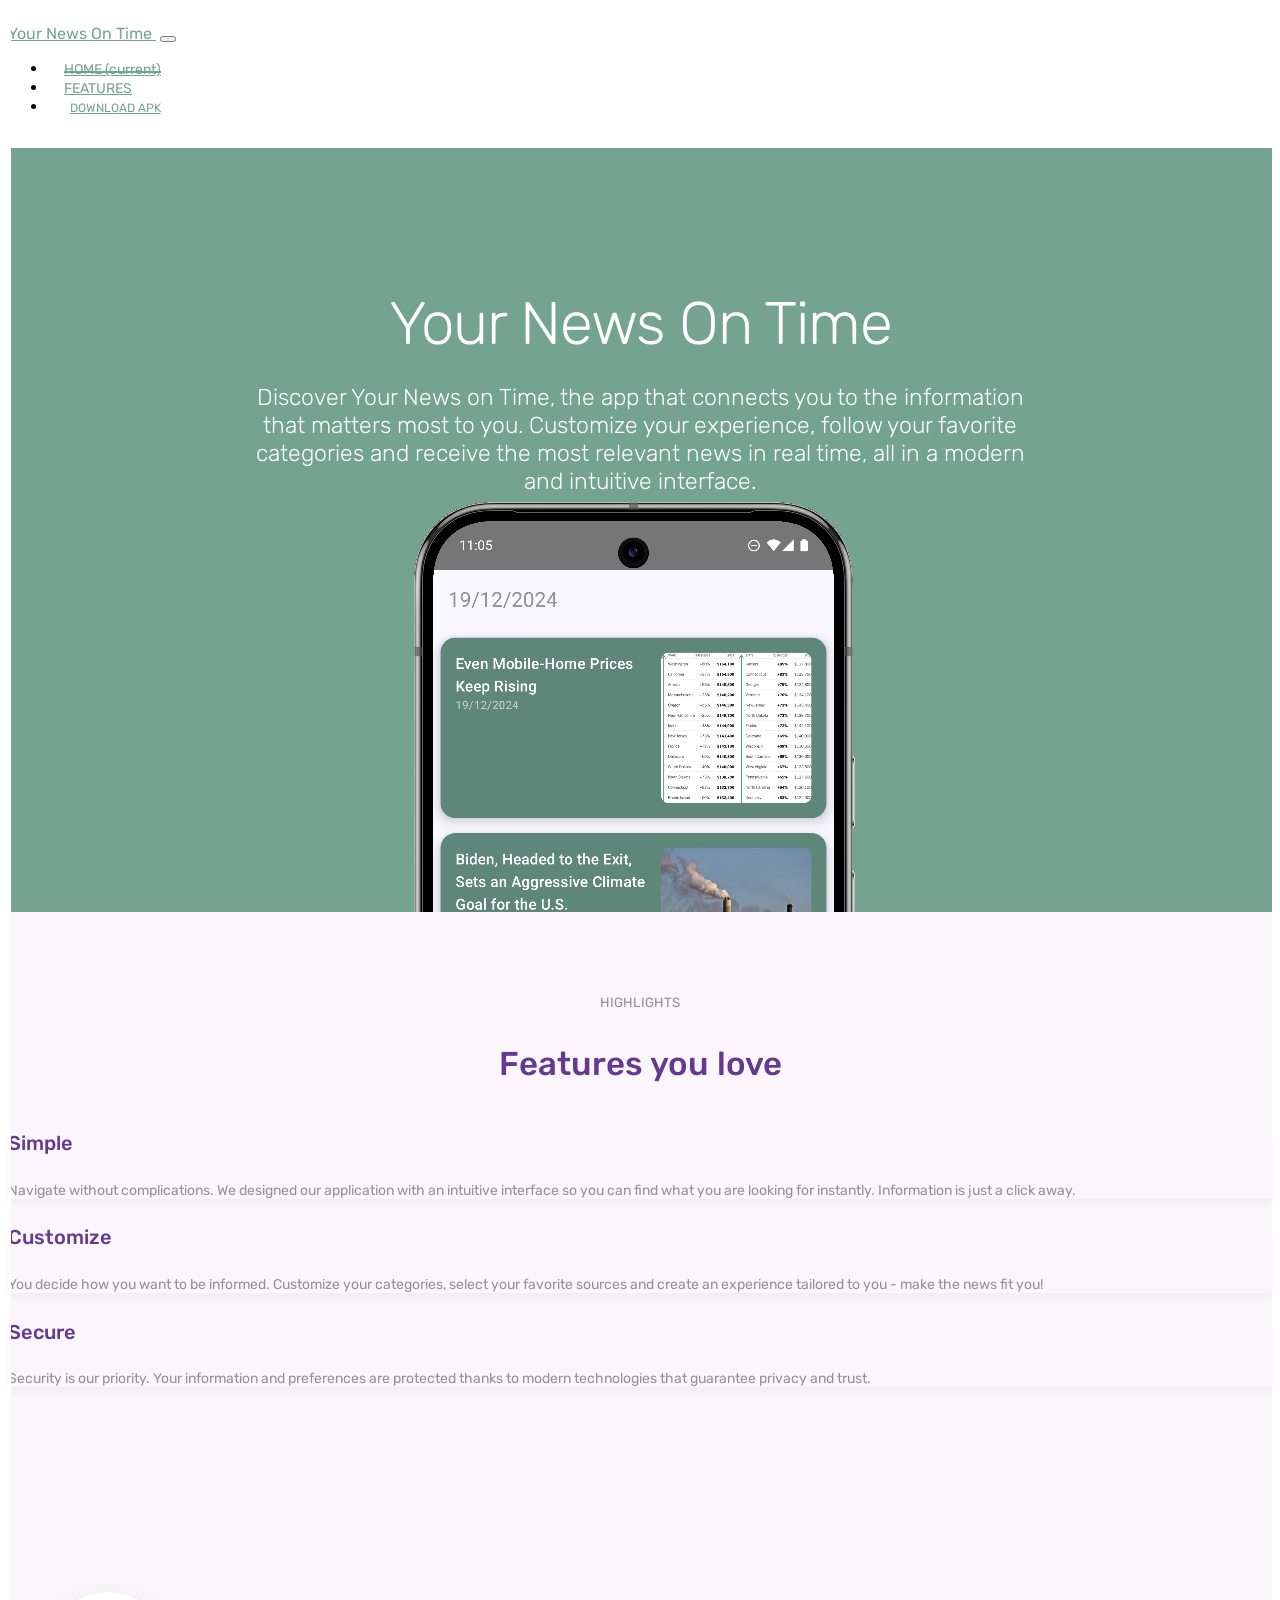
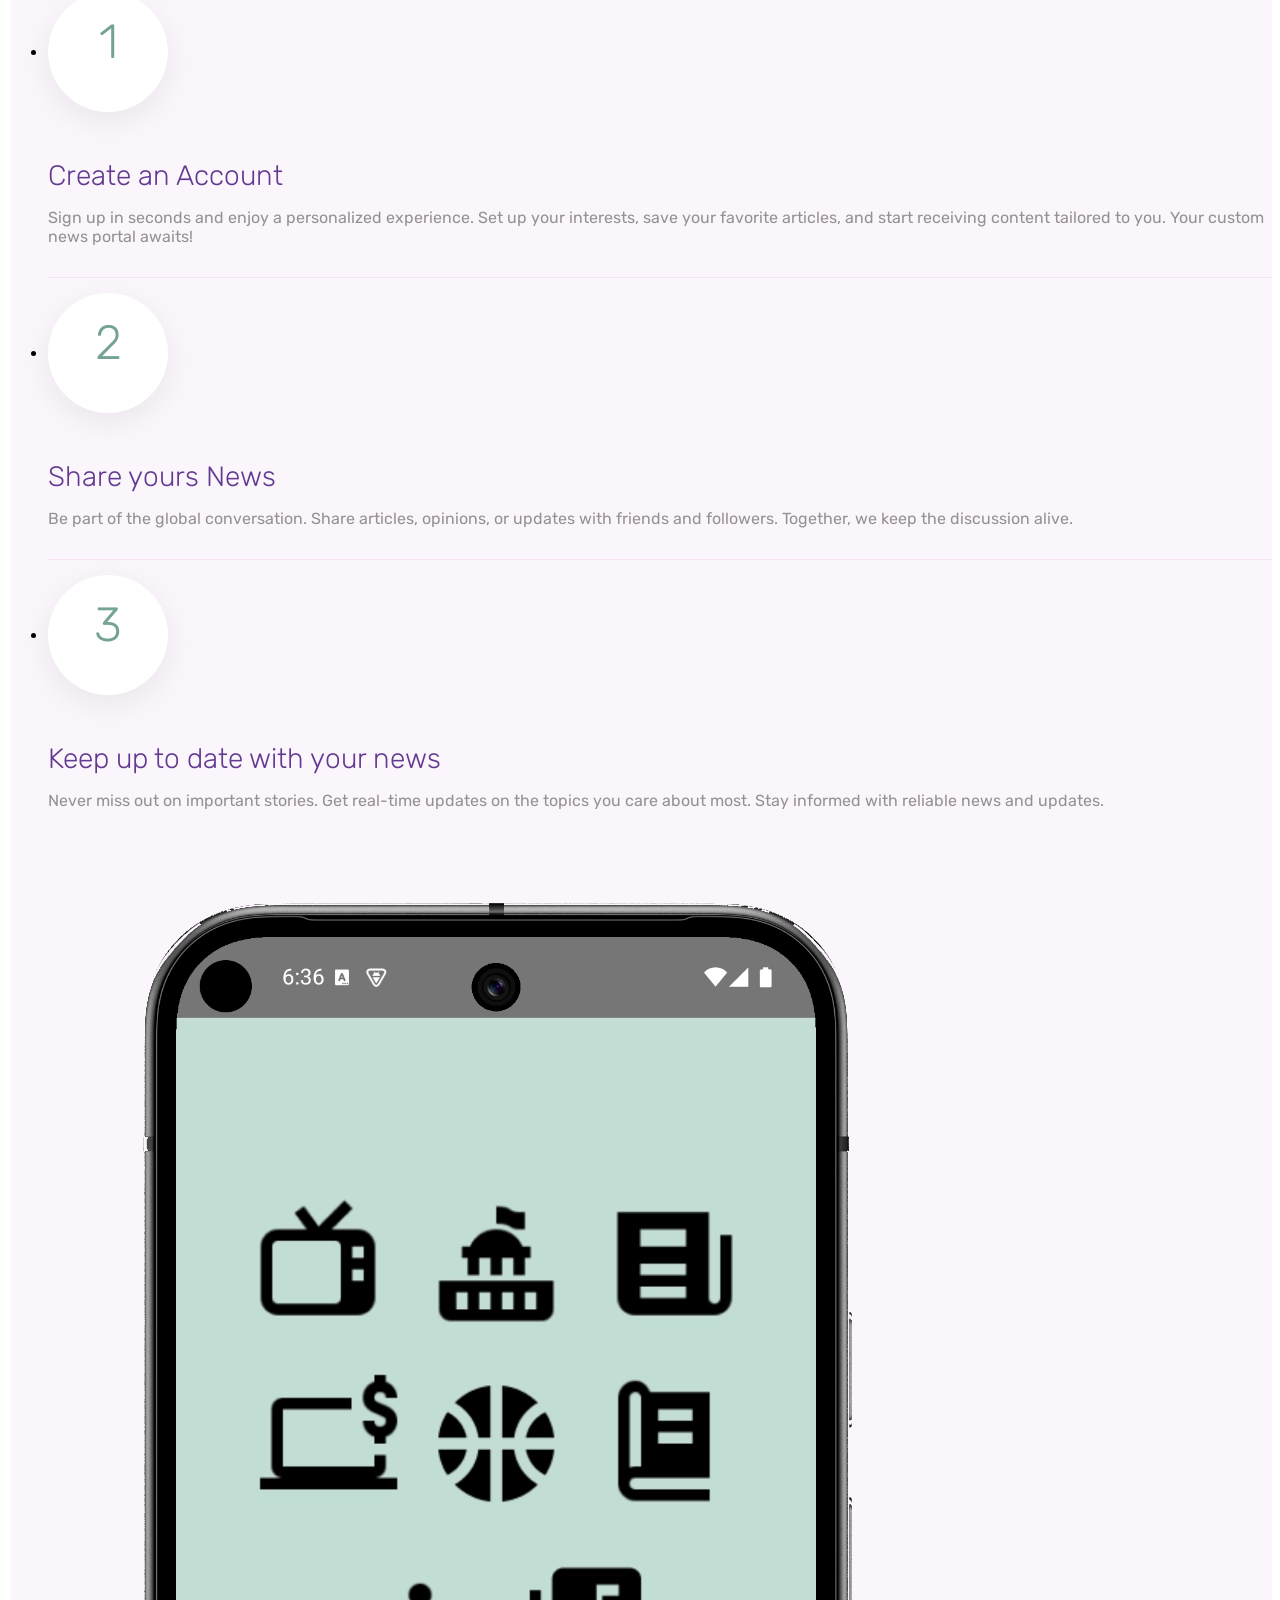
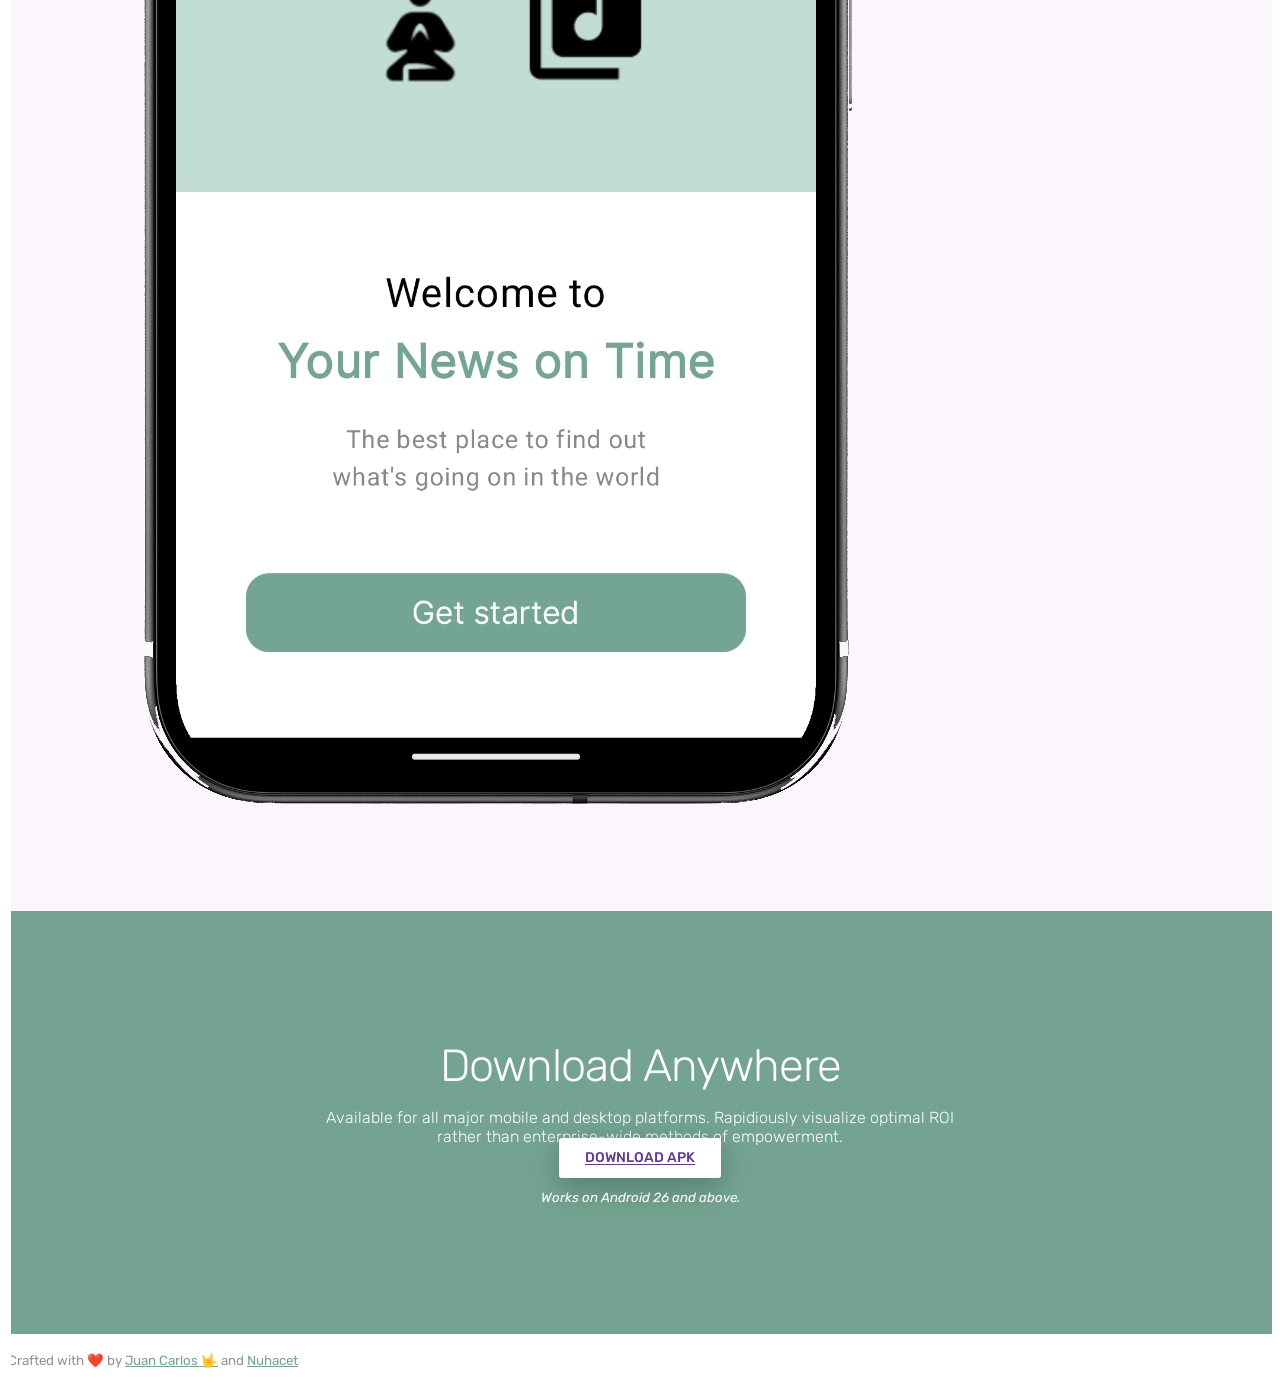
==== index.html @ ed35c1ea "Merge pull request #54 from Your-News-On-Time/52-refactor-the-web Refactor the web" ====
<!doctype html>
<html lang="en">

<head>
    <title>Your News On Time</title>

    <meta charset="utf-8" />
    <meta name="viewport" content="width=device-width, initial-scale=1.0, shrink-to-fit=no" />

    <meta name="author" content="Juan Carlos Acosta Perabá, Nuhacet Travieso del Rosario" />
    <meta name="description"
        content="Discover Your News on Time, the app that connects you to the information that matters most to you. Customize your experience, follow your favorite categories and receive the most relevant news in real time, all in a modern and intuitive interface." />
    <meta name="robots" content="index, follow" />
    <meta name="theme-color" content="#74A491" />
    <meta name="keywords"
        content="HTML5, bootstrap, mobile, app, landing, android, responsive, download, free, news, kotlin" />
    <meta name="application-name" content="Your News On Time" />

    <link rel="icon" href="./web/images/YourNewsOnTimeLogo.webp" type="image/webp" />
    <link rel="canonical" href="https://your-news-on-time.github.io/YourNewsonTime/" />
    <link rel="preload" as="style" href="./web/css/bootstrap.min.css" />
    <link rel="preload" as="style" href="./web/css/themify-icons.css" />
    <link rel="preload" as="style" href="./web/css/owl.carousel.min.css" />
    <link rel="preload" as="style" href="./web/css/style.css" />

    <link rel="preload" as="script" href="./web/js/jquery-3.2.1.min.js" />
    <link rel="preload" as="script" href="./web/js/bootstrap.bundle.min.js" />
    <link rel="preload" as="script" href="./web/js/owl.carousel.min.js" />
    <link rel="preload" as="script" href="./web/js/script.js" />

    <link rel="preload" as="font" href="./web/fonts/themify.woff" />
    <link rel="preload" as="font" href="./web/fonts/themify.ttf" />
    <link rel="preload" as="font" href="./web/fonts/themify.eot" />
    <link rel="preload" as="font" href="./web/fonts/themify.svg" />

    <link rel="stylesheet" href="./web/css/bootstrap.min.css" />
    <link rel="stylesheet" href="./web/css/themify-icons.css" />
    <link rel="stylesheet" href="./web/css/owl.carousel.min.css" />
    <link href="./web/css/style.css" rel="stylesheet" />

    <link rel="preload" as="image" href="./web/images/iphonex.webp" />
    <link rel="preload" as="image" href="./web/images/YourNewsOnTimeNews.webp" />

    <link rel="dns-prefetch" href="//fonts.googleapis.com">

    <link href="https://fonts.googleapis.com/css?family=Rubik:300,400,500" rel="stylesheet" />

    <!-- Apple -->
    <link rel="apple-touch-icon" sizes="180x180" href="./web/images/YourNewsOnTimeLogo.webp" />
    <meta name="apple-mobile-web-app-title" content="Your News On Time" />

    <!-- Open Graph Tags -->
    <meta property="og:locale" content="en_US" />
    <meta property="og:url" content="https://your-news-on-time.github.io/YourNewsonTime/" />
    <meta property="og:type" content="website" />
    <meta property="og:title" content="Your News On Time" />
    <meta property="og:description"
        content="Discover Your News on Time, the app that connects you to the information that matters most to you. Customize your experience, follow your favorite categories and receive the most relevant news in real time, all in a modern and intuitive interface." />
    <meta property="og:image" content="./web/images/YourNewsOnTimeLogo.webp" />
    <meta property="og:site_name" content="Your News On Time" />

    <!-- Twitter Meta Tags -->
    <meta name="twitter:card" content="summary_large_image" />
    <meta name="twitter:creator" content="@jcap_dev" />
    <meta property="twitter:domain" content="your-news-on-time.github.io" />
    <meta property="twitter:url" content="https://your-news-on-time.github.io/YourNewsonTime/" />
    <meta name="twitter:title" content="Your News On Time" />
    <meta name="twitter:description"
        content="Discover Your News on Time, the app that connects you to the information that matters most to you. Customize your experience, follow your favorite categories and receive the most relevant news in real time, all in a modern and intuitive interface." />
    <meta name="twitter:image" content="./web/images/YourNewsOnTimeLogo.webp" />
    <meta name="twitter:site" content="@jcap_dev" />
</head>

<body data-spy="scroll" data-target="#navbar" data-offset="30">
    <div class="nav-menu fixed-top">
        <div class="container">
            <div class="row">
                <div class="col-md-12">
                    <nav class="navbar navbar-dark navbar-expand-lg">
                        <a class="navbar-brand gh-shake" href="https://github.com/Your-News-On-Time/YourNewsonTime">Your
                            News On
                            Time <span class="ti-github"></span></a> <button class="navbar-toggler" type="button"
                            data-toggle="collapse" data-target="#navbar" aria-controls="navbar" aria-expanded="false"
                            aria-label="Toggle navigation"> <span class="navbar-toggler-icon"></span> </button>
                        <div class="collapse navbar-collapse" id="navbar">
                            <ul class="navbar-nav ml-auto">
                                <li class="nav-item"> <a class="nav-link active" href="#home">HOME <span
                                            class="sr-only">(current)</span></a> </li>
                                <li class="nav-item"> <a class="nav-link" href="#features">FEATURES</a> </li>
                                <li class="nav-item"><a
                                        href="https://github.com/Your-News-On-Time/YourNewsonTime/releases/download/v0.1.0-beta.1/app-yournewsontime.apk"
                                        class="btn btn-outline-light my-3 my-sm-0 ml-lg-3">Download APK</a></li>
                            </ul>
                        </div>
                    </nav>
                </div>
            </div>
        </div>
    </div>


    <header class="bg-gradient" id="home">
        <div class="container mt-5">
            <h1>Your News On Time</h1>
            <p class="tagline">Discover Your News on Time, the app that connects you to the information that matters
                most to you. Customize your experience, follow your favorite categories and receive the most relevant
                news in real time, all in a modern and intuitive interface. </p>
        </div>
        <div class="img-holder mt-3"><img src="./web/images/YourNewsOnTimeNews.webp" alt="phone" class="img-fluid">
        </div>
    </header>

    <div class="section light-bg" id="features">

        <div class="container">

            <div class="section-title">
                <small>HIGHLIGHTS</small>
                <h3>Features you love</h3>
            </div>

            <div class="row">
                <div class="col-12 col-lg-4">
                    <div class="card features">
                        <div class="card-body">
                            <div class="media">
                                <span class="ti-face-smile gradient-fill ti-3x mr-3"></span>
                                <div class="media-body">
                                    <h4 class="card-title">Simple</h4>
                                    <p class="card-text">Navigate without complications. We designed our application
                                        with an intuitive interface so you can find what you are looking for instantly.
                                        Information is just a click away. </p>
                                </div>
                            </div>
                        </div>
                    </div>
                </div>
                <div class="col-12 col-lg-4">
                    <div class="card features">
                        <div class="card-body">
                            <div class="media">
                                <span class="ti-settings gradient-fill ti-3x mr-3"></span>
                                <div class="media-body">
                                    <h4 class="card-title">Customize</h4>
                                    <p class="card-text">You decide how you want to be informed. Customize your
                                        categories, select your favorite sources and create an experience tailored to
                                        you - make the news fit you!</p>
                                </div>
                            </div>
                        </div>
                    </div>
                </div>
                <div class="col-12 col-lg-4">
                    <div class="card features">
                        <div class="card-body">
                            <div class="media">
                                <span class="ti-lock gradient-fill ti-3x mr-3"></span>
                                <div class="media-body">
                                    <h4 class="card-title">Secure</h4>
                                    <p class="card-text">Security is our priority. Your information and preferences are
                                        protected thanks to modern technologies that guarantee privacy and trust. </p>
                                </div>
                            </div>
                        </div>
                    </div>
                </div>
            </div>

        </div>

    </div>

    <div class="section light-bg">

        <div class="container">
            <div class="row">
                <div class="col-md-8 d-flex align-items-center">
                    <ul class="list-unstyled ui-steps">
                        <li class="media">
                            <div class="circle-icon mr-4">1</div>
                            <div class="media-body">
                                <h5>Create an Account</h5>
                                <p>Sign up in seconds and enjoy a personalized experience. Set up your interests, save
                                    your favorite articles, and start receiving content tailored to you. Your custom
                                    news portal awaits! </p>
                            </div>
                        </li>
                        <li class="media my-4">
                            <div class="circle-icon mr-4">2</div>
                            <div class="media-body">
                                <h5>Share yours News</h5>
                                <p>Be part of the global conversation. Share articles, opinions, or updates with friends
                                    and followers. Together, we keep the discussion alive.</p>
                            </div>
                        </li>
                        <li class="media">
                            <div class="circle-icon mr-4">3</div>
                            <div class="media-body">
                                <h5>Keep up to date with your news</h5>
                                <p>Never miss out on important stories. Get real-time updates on the topics you care
                                    about most. Stay informed with reliable news and updates.</p>
                            </div>
                        </li>
                    </ul>
                </div>
                <div class="col-md-4">
                    <img src="./web/images/iphonex.webp" alt="iphone" class="img-fluid">
                </div>

            </div>

        </div>

    </div>


    <div class="section bg-gradient">
        <div class="container">
            <div class="call-to-action">
                <h2><span class="ti-mobile gradient-fill"></span> Download Anywhere</h2>
                <p class="tagline">Available for all major mobile and desktop platforms. Rapidiously visualize optimal
                    ROI rather than enterprise-wide methods of empowerment. </p>
                <div class="my-4">
                    <a href="https://github.com/Your-News-On-Time/YourNewsonTime/releases/tag/v0.1.0-beta.1"
                        class="btn btn-light">Download APK</a>

                </div>
                <p class="text-primary"><small><i>Works on Android 26 and above. </i></small></p>
            </div>
        </div>

    </div>

    <footer class="my-5 text-center">
        <p class="mb-2"><small>Crafted with ❤️ by <a href="https://github.com/juancarlosacostaperaba">Juan Carlos 🤟</a>
                and <a href="https://github.com/nuhacet66">Nuhacet</a></small></p>
    </footer>

    <script src="./web/js/jquery-3.2.1.min.js"></script>
    <script src="./web/js/bootstrap.bundle.min.js"></script>
    <script src="./web/js/owl.carousel.min.js"></script>
    <script src="./web/js/script.js"></script>
</body>

</html>
---- web/css/style.css ----
@charset "UTF-8";

body {
	font-family: 'Rubik', sans-serif;
	position: relative;
}

a {
	color: #74a491;
}

a:hover,
a:focus {
	color: #d6619c;
}

h1 {
	font-size: 60px;
	font-weight: 300;
	letter-spacing: -1px;
	margin-bottom: 1.5rem;
}

h2 {
	font-size: 45px;
	font-weight: 300;
	color: #633991;
	letter-spacing: -1px;
	margin-bottom: 1rem;
}

h3 {
	color: #633991;
	font-size: 33px;
	font-weight: 500;
}

h4 {
	font-size: 20px;
	font-weight: 500;
	color: #633991;
}

h5 {
	font-size: 28px;
	font-weight: 300;
	color: #633991;
	margin-bottom: 0.7rem;
}

p {
	color: #959094;
}

p.lead {
	color: #e38cb7;
	margin-bottom: 2rem;
}

.text-primary {
	color: #ffffff !important;
}

.light-font {
	font-weight: 300;
}

.btn {
	font-size: 12px;
	font-weight: 400;
	text-transform: uppercase;
	padding: 0.375rem 1.35rem;
	transition: all 0.3s ease;
}

.btn-outline-light:hover {
	color: #74a491;
}

.btn-primary {
	border-radius: 3px;
	background-image: -moz-linear-gradient(122deg, #5e877aff 0%, #5e877aff 100%);
	background-image: -webkit-linear-gradient(122deg, #74a491 0%, #74a491 100%);
	background-image: -ms-linear-gradient(122deg, #74a491 0%, #74a491 100%);
	background-image: linear-gradient(122deg, #74a491 0%, #74a491 100%);
	box-shadow: 0px 9px 32px 0px rgba(0, 0, 0, 0.2);
	font-weight: 500;
	padding: 0.6rem 2rem;
	border: 0;
}

.btn-primary:hover,
.btn-primary:focus,
.btn-primary:active,
.btn-primary:not([disabled]):not(.disabled).active,
.btn-primary:not([disabled]):not(.disabled):active,
.show > .btn-primary.dropdown-toggle {
	background-image: linear-gradient(122deg, 5e877AFF#74A491 0%, #5e877aff 100%);
	box-shadow: 0px 9px 32px 0px rgba(0, 0, 0, 0.3);
	color: #fff;
}

.btn-light {
	border-radius: 3px;
	background: #fff;
	box-shadow: 0px 9px 32px 0px rgba(0, 0, 0, 0.26);
	font-size: 14px;
	font-weight: 500;
	color: #633991;
	margin: 0.5rem;
	padding: 0.7rem 1.6rem;
	line-height: 1.8;
}

.btn-group-lg > .btn,
.btn-lg {
	padding: 0.8rem 1rem;
	font-size: 15px;
}

.light-bg {
	background-color: #faf6fb;
}

.section {
	padding: 80px 0;
}

.section-title {
	text-align: center;
	margin-bottom: 3rem;
}

.section-title small {
	color: #998a9b;
}

@media (max-width: 767px) {
	h1 {
		font-size: 40px;
	}
	h2 {
		font-size: 30px;
	}
}

/* NAVBAR
----------------------*/

.nav-menu {
	padding: 1rem 0;
	transition: all 0.3s ease;
}

.nav-menu.is-scrolling,
.nav-menu.menu-is-open {
	background-color: rgb(74, 13, 143);
	background: -moz-linear-gradient(135deg, #74a491 0%, #74a491 100%);
	background: -webkit-linear-gradient(135deg, #74a491 0%, #74a491 100%);
	background: linear-gradient(135deg, #74a491 0%, #74a491 100%);
	-webkit-box-shadow: 0px 5px 23px 0px rgba(0, 0, 0, 0.1);
	-moz-box-shadow: 0px 5px 23px 0px rgba(0, 0, 0, 0.1);
	box-shadow: 0px 5px 23px 0px rgba(0, 0, 0, 0.1);
}

.nav-menu.is-scrolling {
	padding: 0;
}

.navbar-nav .nav-link {
	position: relative;
}

@media (min-width: 992px) {
	.navbar-expand-lg .navbar-nav .nav-link {
		padding-right: 1rem;
		padding-left: 1rem;
		font-size: 14px;
	}
	.navbar-nav > .nav-item > .nav-link.active:after {
		content: '';
		border-bottom: 2px solid #74a491;
		left: 1rem;
		right: 1rem;
		bottom: 5px;
		height: 1px;
		position: absolute;
	}
}

@media (max-width: 991px) {
	.navbar-nav.is-scrolling {
		padding-bottom: 1rem;
	}
	.navbar-nav .nav-item {
		text-align: center;
	}
}

/* HERO
----------------------*/

header {
	padding: 100px 0 0;
	text-align: center;
	color: #fff;
}

.bg-gradient {
	background-image: -moz-linear-gradient(135deg, #74a491 0%, #74a491 100%);
	background-image: -webkit-linear-gradient(135deg, #74a491 0%, #74a491 100%);
	background-image: -ms-linear-gradient(135deg, #74a491 0%, #74a491 100%);
	background-image: linear-gradient(135deg, #74a491 0%, #74a491 100%);
}

.tagline {
	font-size: 23px;
	font-weight: 300;
	color: #ffffff;
	max-width: 800px;
	margin: 0 auto;
}

.img-holder {
	height: 0;
	padding-bottom: 33%;
	overflow: hidden;
}

@media (max-width: 1200px) {
	.img-holder {
		padding-bottom: 25%;
	}
}

@media (max-width: 767px) {
	.tagline {
		font-size: 17px;
	}
	.img-holder {
		padding-bottom: 100%;
	}
}

.gradient-fill:before {
	color: #74a491;
	background: -moz-linear-gradient(top, #ffffff 0%, #74a491 100%);
	background: -webkit-linear-gradient(top, #ffffff 0%, #74a491 100%);
	background: linear-gradient(to bottom, #ffffff 0%, #ffffff 100%);
	-webkit-background-clip: text;
	background-clip: text;
	-webkit-text-fill-color: transparent;
}

.card.features {
	border: 0;
	border-radius: 3px;
	box-shadow: 0px 5px 7px 0px rgba(0, 0, 0, 0.04);
	transition: all 0.3s ease;
}

@media (max-width: 991px) {
	.card.features {
		margin-bottom: 2rem;
	}
	[class^='col-']:last-child .card.features {
		margin-bottom: 0;
	}
}

.card.features:before {
	content: '';
	position: absolute;
	width: 3px;
	color: #ffffff;
	background: -moz-linear-gradient(top, #ffffff 0%, #ffffff 100%);
	background: -webkit-linear-gradient(top, #ffffff 0%, #ffffff 100%);
	background: linear-gradient(to bottom, #ffffff 0%, #ffffff 100%);
	top: 0;
	bottom: 0;
	left: 0;
}

.card-text {
	font-size: 14px;
}

.card.features:hover {
	transform: translateY(-3px);
	-moz-box-shadow: 0px 5px 30px 0px rgba(0, 0, 0, 0.08);
	-webkit-box-shadow: 0px 5px 30px 0px rgba(0, 0, 0, 0.08);
	box-shadow: 0px 5px 30px 0px rgba(0, 0, 0, 0.08);
}

.box-icon {
	box-shadow: 0px 0px 43px 0px #00000024;
	padding: 10px;
	width: 70px;
	border-radius: 3px;
	margin-bottom: 1.5rem;
	background-color: #74a491;
}

.circle-icon {
	box-shadow: 0px 9px 32px 0px #00000012;
	padding: 10px;
	width: 100px;
	height: 100px;
	border-radius: 50%;
	margin-bottom: 1.5rem;
	background-color: #fff;
	color: #74a491;
	font-size: 48px;
	text-align: center;
	line-height: 80px;
	font-weight: 300;
	transition: all 0.3s ease;
}

@media (max-width: 992px) {
	.circle-icon {
		width: 70px;
		height: 70px;
		font-size: 28px;
		line-height: 50px;
	}
}

.ui-steps li:hover .circle-icon {
	background-image: -moz-linear-gradient(122deg, #74a491 0%, #74a491 100%);
	background-image: -webkit-linear-gradient(122deg, #74a491 0%, #74a491 100%);
	background-image: -ms-linear-gradient(122deg, #e6388e 0%, #74a491 100%);
	background-image: linear-gradient(122deg, #74a491 0%, #74a491 100%);
	box-shadow: 0px 9px 32px 0px rgba(0, 0, 0, 0.09);
	color: #fff;
}

.ui-steps li {
	padding: 15px 0;
}

.ui-steps li:not(:last-child) {
	border-bottom: 1px solid #f8e3f0;
}

.perspective-phone {
	position: relative;
	z-index: -1;
}

@media (min-width: 992px) {
	.perspective-phone {
		margin-top: -150px;
	}
}

/*  TABS
----------------------*/

.tab-content {
	border-bottom-right-radius: 3px;
	border-bottom-left-radius: 3px;
	background-color: #fff;
	box-shadow: 0px 5px 7px 0px rgba(0, 0, 0, 0.04);
	padding: 3rem;
}

@media (max-width: 992px) {
	.tab-content {
		padding: 1.5rem;
	}
}

.tab-content p {
	line-height: 1.8;
}

.tab-content h2 {
	margin-bottom: 0.5rem;
}

.nav-tabs {
	border-bottom: 0;
}

.nav-tabs .nav-item .nav-link,
.nav-tabs .nav-link:focus,
.nav-tabs .nav-link:hover {
	padding: 1rem 1rem;
	border-color: #faf6fb #faf6fb #fff;
	font-size: 19px;
	color: #b5a4c8;
	background: #f5eff7;
}

.nav-tabs .nav-link.active {
	background: #fff;
	border-top-width: 3px;
	border-color: #74a491 #faf6fb #fff;
	color: #74a491;
}

.owl-carousel .owl-item img.client-img {
	width: 110px;
	margin: 30px auto;
	border-radius: 50%;
	box-shadow: 0px 9px 32px 0px #00000012;
}

.testimonials-single {
	text-align: center;
	max-width: 80%;
	margin: 0 auto;
}

.blockquote {
	color: #7a767a;
	font-weight: 300;
}

.owl-next.disabled,
.owl-prev.disabled {
	opacity: 0.5;
}

.owl-prev,
.owl-next {
	position: absolute;
	top: 50%;
	transform: translateY(-50%);
}

.owl-prev {
	left: 0;
}

.owl-next {
	right: 0;
}

.owl-theme .owl-nav.disabled + .owl-dots {
	margin-top: 60px;
}

.owl-theme .owl-dots .owl-dot span {
	background: #e7d9eb;
	width: 35px;
	height: 8px;
	border-radius: 10px;
	transition: all 0.3s ease-in;
}

.owl-theme .owl-dots .owl-dot:hover span {
	background: #74a491;
}

.owl-theme .owl-dots .owl-dot.active span {
	background: #74a491;
	box-shadow: 0px 9px 32px 0px rgba(0, 0, 0, 0.07);
}

/*  IMAGE GALLERY
----------------------*/

.img-gallery .owl-item {
	box-shadow: 0px 9px 32px 0px rgba(0, 0, 0, 0.07);
	transform: scale(0.8);
	transition: all 0.3s ease-in;
}

.img-gallery .owl-item.center {
	transform: scale(1);
}

/*  PRICING
----------------------*/

@media (max-width: 992px) {
	.card-deck {
		-ms-flex-direction: column;
		flex-direction: column;
	}
	.card-deck .card {
		margin-bottom: 15px;
	}
}

.card.pricing {
	border: 1px solid #f1eef1;
}

.card.pricing.popular {
	border-top-width: 3px;
	border-color: #74a491 #faf6fb #fff;
	box-shadow: 0px 12px 59px 0px rgba(36, 7, 31, 0.11);
	color: #74a491;
}

.card.pricing .card-head {
	text-align: center;
	padding: 40px 0 20px;
}

.card.pricing .card-head .price {
	display: block;
	font-size: 45px;
	font-weight: 300;
	color: #74a491;
}

.card.pricing .card-head .price sub {
	bottom: 0;
	font-size: 55%;
}

.card.pricing .list-group-item {
	border: 0;
	text-align: center;
	color: #959094;
	padding: 1.05rem 1.25rem;
}

.card.pricing .list-group-item del {
	color: #d9d3d8;
}

.card.pricing .card-body {
	padding: 1.75rem;
}

.call-to-action {
	text-align: center;
	color: #74a491;
	margin: 3rem 0;
}

.call-to-action .box-icon {
	margin-left: auto;
	margin-right: auto;
	border-radius: 5px;
	transform: scale(0.85);
	margin-bottom: 2.5rem;
}

.call-to-action h2 {
	color: #fff;
}

.call-to-action .tagline {
	font-size: 16px;
	font-weight: 300;
	color: #ffffff;
	max-width: 650px;
	margin: 0 auto;
}

.btn-light img {
	margin-right: 0.4rem;
	vertical-align: text-bottom;
}

.social-icons {
	text-align: right;
}

.social-icons a {
	background-color: #fff;
	box-shadow: 0px 0px 21px 0px rgba(0, 0, 0, 0.05);
	width: 50px;
	height: 50px;
	display: inline-block;
	text-align: center;
	line-height: 50px;
	margin: 0 0.3rem;
	border-radius: 5px;
	color: #74a491;
	transition: all 0.3s ease;
}

.social-icons a:hover {
	text-decoration: none;
	color: #74a491;
}

@media (max-width: 991px) {
	.social-icons {
		text-align: center;
		margin-top: 2rem;
	}
}

.gh-shake {
	display: inline-block;
}

.gh-shake span {
	display: inline-block;
	transition: transform 0.3s;
}

.gh-shake:hover span {
	animation: shake 0.5s;
}

@keyframes shake {
	0% {
		transform: rotate(0deg);
	}
	10% {
		transform: rotate(10deg);
	}
	20% {
		transform: rotate(-10deg);
	}
	30% {
		transform: rotate(10deg);
	}
	40% {
		transform: rotate(-10deg);
	}
	50% {
		transform: rotate(0deg);
	}
	100% {
		transform: rotate(0deg);
	}
}
---- web/css/style.css ----
@charset "UTF-8";

body {
	font-family: 'Rubik', sans-serif;
	position: relative;
}

a {
	color: #74a491;
}

a:hover,
a:focus {
	color: #d6619c;
}

h1 {
	font-size: 60px;
	font-weight: 300;
	letter-spacing: -1px;
	margin-bottom: 1.5rem;
}

h2 {
	font-size: 45px;
	font-weight: 300;
	color: #633991;
	letter-spacing: -1px;
	margin-bottom: 1rem;
}

h3 {
	color: #633991;
	font-size: 33px;
	font-weight: 500;
}

h4 {
	font-size: 20px;
	font-weight: 500;
	color: #633991;
}

h5 {
	font-size: 28px;
	font-weight: 300;
	color: #633991;
	margin-bottom: 0.7rem;
}

p {
	color: #959094;
}

p.lead {
	color: #e38cb7;
	margin-bottom: 2rem;
}

.text-primary {
	color: #ffffff !important;
}

.light-font {
	font-weight: 300;
}

.btn {
	font-size: 12px;
	font-weight: 400;
	text-transform: uppercase;
	padding: 0.375rem 1.35rem;
	transition: all 0.3s ease;
}

.btn-outline-light:hover {
	color: #74a491;
}

.btn-primary {
	border-radius: 3px;
	background-image: -moz-linear-gradient(122deg, #5e877aff 0%, #5e877aff 100%);
	background-image: -webkit-linear-gradient(122deg, #74a491 0%, #74a491 100%);
	background-image: -ms-linear-gradient(122deg, #74a491 0%, #74a491 100%);
	background-image: linear-gradient(122deg, #74a491 0%, #74a491 100%);
	box-shadow: 0px 9px 32px 0px rgba(0, 0, 0, 0.2);
	font-weight: 500;
	padding: 0.6rem 2rem;
	border: 0;
}

.btn-primary:hover,
.btn-primary:focus,
.btn-primary:active,
.btn-primary:not([disabled]):not(.disabled).active,
.btn-primary:not([disabled]):not(.disabled):active,
.show > .btn-primary.dropdown-toggle {
	background-image: linear-gradient(122deg, 5e877AFF#74A491 0%, #5e877aff 100%);
	box-shadow: 0px 9px 32px 0px rgba(0, 0, 0, 0.3);
	color: #fff;
}

.btn-light {
	border-radius: 3px;
	background: #fff;
	box-shadow: 0px 9px 32px 0px rgba(0, 0, 0, 0.26);
	font-size: 14px;
	font-weight: 500;
	color: #633991;
	margin: 0.5rem;
	padding: 0.7rem 1.6rem;
	line-height: 1.8;
}

.btn-group-lg > .btn,
.btn-lg {
	padding: 0.8rem 1rem;
	font-size: 15px;
}

.light-bg {
	background-color: #faf6fb;
}

.section {
	padding: 80px 0;
}

.section-title {
	text-align: center;
	margin-bottom: 3rem;
}

.section-title small {
	color: #998a9b;
}

@media (max-width: 767px) {
	h1 {
		font-size: 40px;
	}
	h2 {
		font-size: 30px;
	}
}

/* NAVBAR
----------------------*/

.nav-menu {
	padding: 1rem 0;
	transition: all 0.3s ease;
}

.nav-menu.is-scrolling,
.nav-menu.menu-is-open {
	background-color: rgb(74, 13, 143);
	background: -moz-linear-gradient(135deg, #74a491 0%, #74a491 100%);
	background: -webkit-linear-gradient(135deg, #74a491 0%, #74a491 100%);
	background: linear-gradient(135deg, #74a491 0%, #74a491 100%);
	-webkit-box-shadow: 0px 5px 23px 0px rgba(0, 0, 0, 0.1);
	-moz-box-shadow: 0px 5px 23px 0px rgba(0, 0, 0, 0.1);
	box-shadow: 0px 5px 23px 0px rgba(0, 0, 0, 0.1);
}

.nav-menu.is-scrolling {
	padding: 0;
}

.navbar-nav .nav-link {
	position: relative;
}

@media (min-width: 992px) {
	.navbar-expand-lg .navbar-nav .nav-link {
		padding-right: 1rem;
		padding-left: 1rem;
		font-size: 14px;
	}
	.navbar-nav > .nav-item > .nav-link.active:after {
		content: '';
		border-bottom: 2px solid #74a491;
		left: 1rem;
		right: 1rem;
		bottom: 5px;
		height: 1px;
		position: absolute;
	}
}

@media (max-width: 991px) {
	.navbar-nav.is-scrolling {
		padding-bottom: 1rem;
	}
	.navbar-nav .nav-item {
		text-align: center;
	}
}

/* HERO
----------------------*/

header {
	padding: 100px 0 0;
	text-align: center;
	color: #fff;
}

.bg-gradient {
	background-image: -moz-linear-gradient(135deg, #74a491 0%, #74a491 100%);
	background-image: -webkit-linear-gradient(135deg, #74a491 0%, #74a491 100%);
	background-image: -ms-linear-gradient(135deg, #74a491 0%, #74a491 100%);
	background-image: linear-gradient(135deg, #74a491 0%, #74a491 100%);
}

.tagline {
	font-size: 23px;
	font-weight: 300;
	color: #ffffff;
	max-width: 800px;
	margin: 0 auto;
}

.img-holder {
	height: 0;
	padding-bottom: 33%;
	overflow: hidden;
}

@media (max-width: 1200px) {
	.img-holder {
		padding-bottom: 25%;
	}
}

@media (max-width: 767px) {
	.tagline {
		font-size: 17px;
	}
	.img-holder {
		padding-bottom: 100%;
	}
}

.gradient-fill:before {
	color: #74a491;
	background: -moz-linear-gradient(top, #ffffff 0%, #74a491 100%);
	background: -webkit-linear-gradient(top, #ffffff 0%, #74a491 100%);
	background: linear-gradient(to bottom, #ffffff 0%, #ffffff 100%);
	-webkit-background-clip: text;
	background-clip: text;
	-webkit-text-fill-color: transparent;
}

.card.features {
	border: 0;
	border-radius: 3px;
	box-shadow: 0px 5px 7px 0px rgba(0, 0, 0, 0.04);
	transition: all 0.3s ease;
}

@media (max-width: 991px) {
	.card.features {
		margin-bottom: 2rem;
	}
	[class^='col-']:last-child .card.features {
		margin-bottom: 0;
	}
}

.card.features:before {
	content: '';
	position: absolute;
	width: 3px;
	color: #ffffff;
	background: -moz-linear-gradient(top, #ffffff 0%, #ffffff 100%);
	background: -webkit-linear-gradient(top, #ffffff 0%, #ffffff 100%);
	background: linear-gradient(to bottom, #ffffff 0%, #ffffff 100%);
	top: 0;
	bottom: 0;
	left: 0;
}

.card-text {
	font-size: 14px;
}

.card.features:hover {
	transform: translateY(-3px);
	-moz-box-shadow: 0px 5px 30px 0px rgba(0, 0, 0, 0.08);
	-webkit-box-shadow: 0px 5px 30px 0px rgba(0, 0, 0, 0.08);
	box-shadow: 0px 5px 30px 0px rgba(0, 0, 0, 0.08);
}

.box-icon {
	box-shadow: 0px 0px 43px 0px #00000024;
	padding: 10px;
	width: 70px;
	border-radius: 3px;
	margin-bottom: 1.5rem;
	background-color: #74a491;
}

.circle-icon {
	box-shadow: 0px 9px 32px 0px #00000012;
	padding: 10px;
	width: 100px;
	height: 100px;
	border-radius: 50%;
	margin-bottom: 1.5rem;
	background-color: #fff;
	color: #74a491;
	font-size: 48px;
	text-align: center;
	line-height: 80px;
	font-weight: 300;
	transition: all 0.3s ease;
}

@media (max-width: 992px) {
	.circle-icon {
		width: 70px;
		height: 70px;
		font-size: 28px;
		line-height: 50px;
	}
}

.ui-steps li:hover .circle-icon {
	background-image: -moz-linear-gradient(122deg, #74a491 0%, #74a491 100%);
	background-image: -webkit-linear-gradient(122deg, #74a491 0%, #74a491 100%);
	background-image: -ms-linear-gradient(122deg, #e6388e 0%, #74a491 100%);
	background-image: linear-gradient(122deg, #74a491 0%, #74a491 100%);
	box-shadow: 0px 9px 32px 0px rgba(0, 0, 0, 0.09);
	color: #fff;
}

.ui-steps li {
	padding: 15px 0;
}

.ui-steps li:not(:last-child) {
	border-bottom: 1px solid #f8e3f0;
}

.perspective-phone {
	position: relative;
	z-index: -1;
}

@media (min-width: 992px) {
	.perspective-phone {
		margin-top: -150px;
	}
}

/*  TABS
----------------------*/

.tab-content {
	border-bottom-right-radius: 3px;
	border-bottom-left-radius: 3px;
	background-color: #fff;
	box-shadow: 0px 5px 7px 0px rgba(0, 0, 0, 0.04);
	padding: 3rem;
}

@media (max-width: 992px) {
	.tab-content {
		padding: 1.5rem;
	}
}

.tab-content p {
	line-height: 1.8;
}

.tab-content h2 {
	margin-bottom: 0.5rem;
}

.nav-tabs {
	border-bottom: 0;
}

.nav-tabs .nav-item .nav-link,
.nav-tabs .nav-link:focus,
.nav-tabs .nav-link:hover {
	padding: 1rem 1rem;
	border-color: #faf6fb #faf6fb #fff;
	font-size: 19px;
	color: #b5a4c8;
	background: #f5eff7;
}

.nav-tabs .nav-link.active {
	background: #fff;
	border-top-width: 3px;
	border-color: #74a491 #faf6fb #fff;
	color: #74a491;
}

.owl-carousel .owl-item img.client-img {
	width: 110px;
	margin: 30px auto;
	border-radius: 50%;
	box-shadow: 0px 9px 32px 0px #00000012;
}

.testimonials-single {
	text-align: center;
	max-width: 80%;
	margin: 0 auto;
}

.blockquote {
	color: #7a767a;
	font-weight: 300;
}

.owl-next.disabled,
.owl-prev.disabled {
	opacity: 0.5;
}

.owl-prev,
.owl-next {
	position: absolute;
	top: 50%;
	transform: translateY(-50%);
}

.owl-prev {
	left: 0;
}

.owl-next {
	right: 0;
}

.owl-theme .owl-nav.disabled + .owl-dots {
	margin-top: 60px;
}

.owl-theme .owl-dots .owl-dot span {
	background: #e7d9eb;
	width: 35px;
	height: 8px;
	border-radius: 10px;
	transition: all 0.3s ease-in;
}

.owl-theme .owl-dots .owl-dot:hover span {
	background: #74a491;
}

.owl-theme .owl-dots .owl-dot.active span {
	background: #74a491;
	box-shadow: 0px 9px 32px 0px rgba(0, 0, 0, 0.07);
}

/*  IMAGE GALLERY
----------------------*/

.img-gallery .owl-item {
	box-shadow: 0px 9px 32px 0px rgba(0, 0, 0, 0.07);
	transform: scale(0.8);
	transition: all 0.3s ease-in;
}

.img-gallery .owl-item.center {
	transform: scale(1);
}

/*  PRICING
----------------------*/

@media (max-width: 992px) {
	.card-deck {
		-ms-flex-direction: column;
		flex-direction: column;
	}
	.card-deck .card {
		margin-bottom: 15px;
	}
}

.card.pricing {
	border: 1px solid #f1eef1;
}

.card.pricing.popular {
	border-top-width: 3px;
	border-color: #74a491 #faf6fb #fff;
	box-shadow: 0px 12px 59px 0px rgba(36, 7, 31, 0.11);
	color: #74a491;
}

.card.pricing .card-head {
	text-align: center;
	padding: 40px 0 20px;
}

.card.pricing .card-head .price {
	display: block;
	font-size: 45px;
	font-weight: 300;
	color: #74a491;
}

.card.pricing .card-head .price sub {
	bottom: 0;
	font-size: 55%;
}

.card.pricing .list-group-item {
	border: 0;
	text-align: center;
	color: #959094;
	padding: 1.05rem 1.25rem;
}

.card.pricing .list-group-item del {
	color: #d9d3d8;
}

.card.pricing .card-body {
	padding: 1.75rem;
}

.call-to-action {
	text-align: center;
	color: #74a491;
	margin: 3rem 0;
}

.call-to-action .box-icon {
	margin-left: auto;
	margin-right: auto;
	border-radius: 5px;
	transform: scale(0.85);
	margin-bottom: 2.5rem;
}

.call-to-action h2 {
	color: #fff;
}

.call-to-action .tagline {
	font-size: 16px;
	font-weight: 300;
	color: #ffffff;
	max-width: 650px;
	margin: 0 auto;
}

.btn-light img {
	margin-right: 0.4rem;
	vertical-align: text-bottom;
}

.social-icons {
	text-align: right;
}

.social-icons a {
	background-color: #fff;
	box-shadow: 0px 0px 21px 0px rgba(0, 0, 0, 0.05);
	width: 50px;
	height: 50px;
	display: inline-block;
	text-align: center;
	line-height: 50px;
	margin: 0 0.3rem;
	border-radius: 5px;
	color: #74a491;
	transition: all 0.3s ease;
}

.social-icons a:hover {
	text-decoration: none;
	color: #74a491;
}

@media (max-width: 991px) {
	.social-icons {
		text-align: center;
		margin-top: 2rem;
	}
}

.gh-shake {
	display: inline-block;
}

.gh-shake span {
	display: inline-block;
	transition: transform 0.3s;
}

.gh-shake:hover span {
	animation: shake 0.5s;
}

@keyframes shake {
	0% {
		transform: rotate(0deg);
	}
	10% {
		transform: rotate(10deg);
	}
	20% {
		transform: rotate(-10deg);
	}
	30% {
		transform: rotate(10deg);
	}
	40% {
		transform: rotate(-10deg);
	}
	50% {
		transform: rotate(0deg);
	}
	100% {
		transform: rotate(0deg);
	}
}
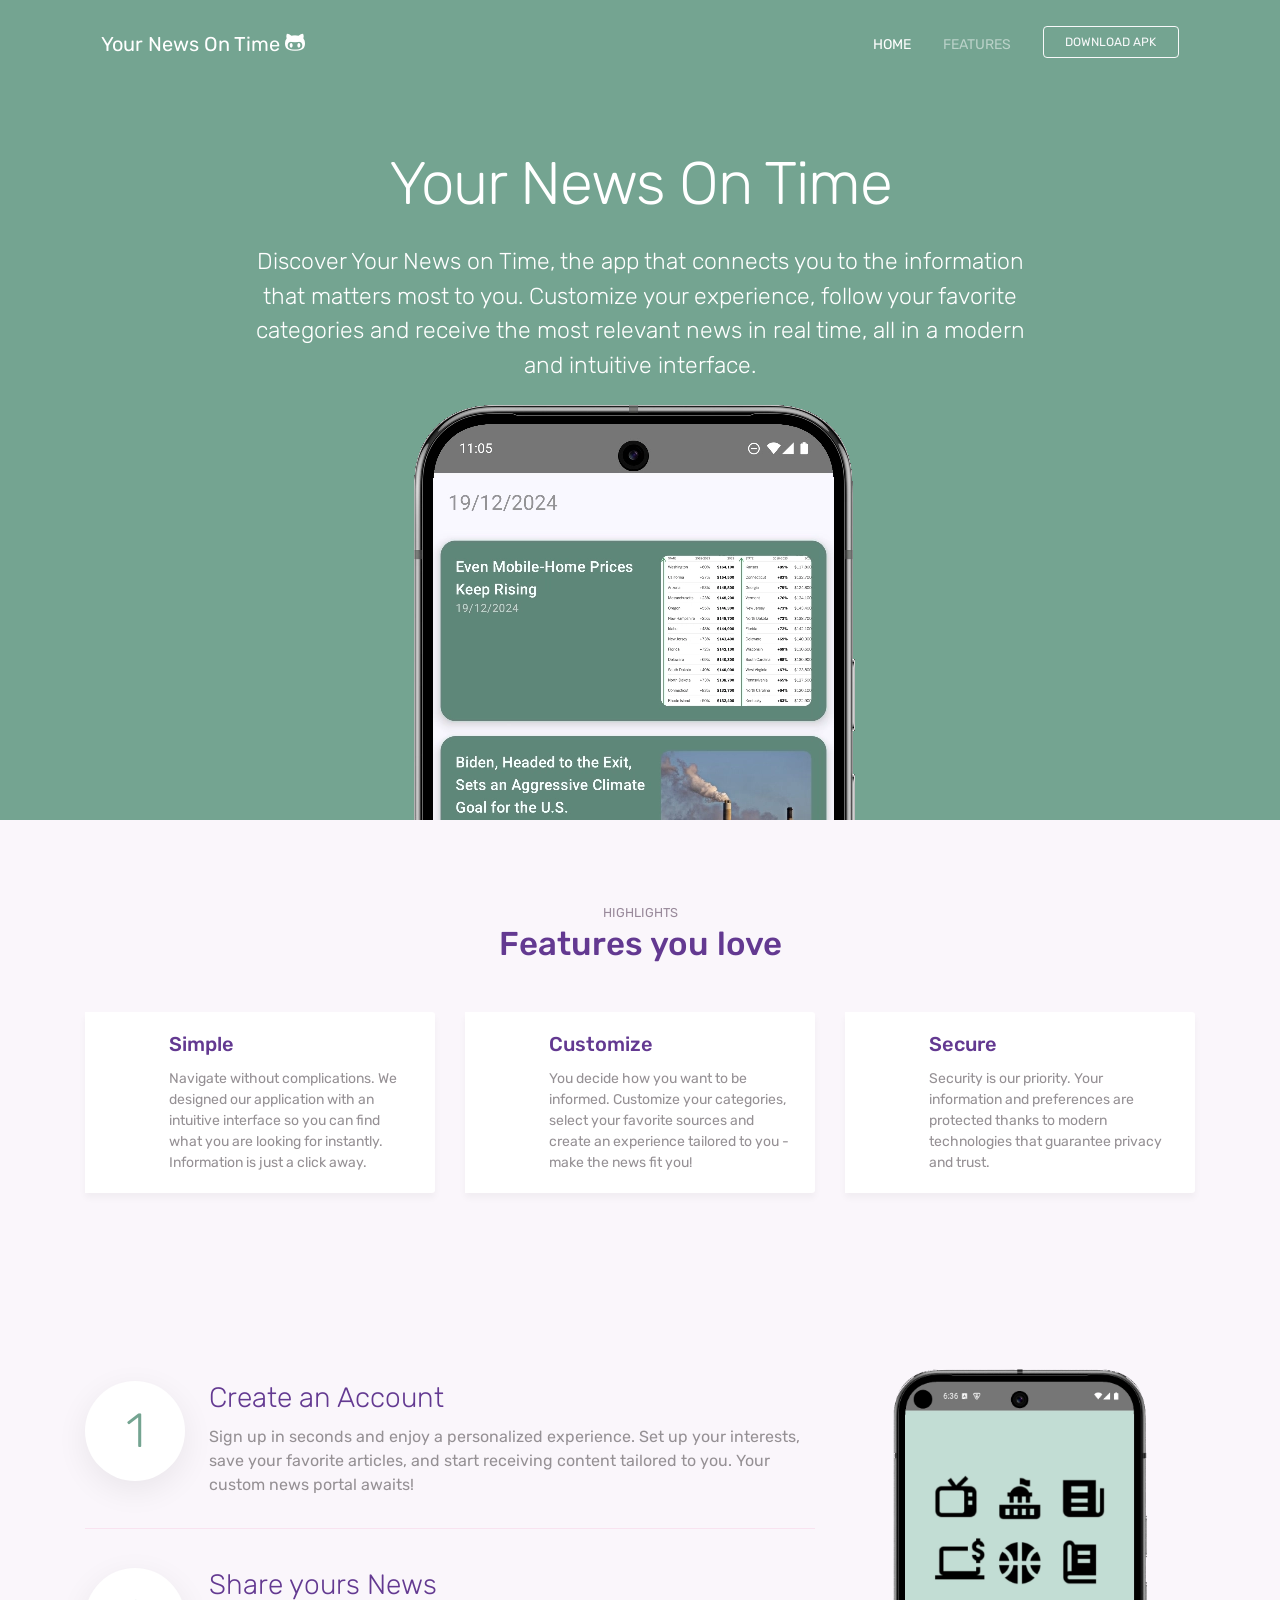
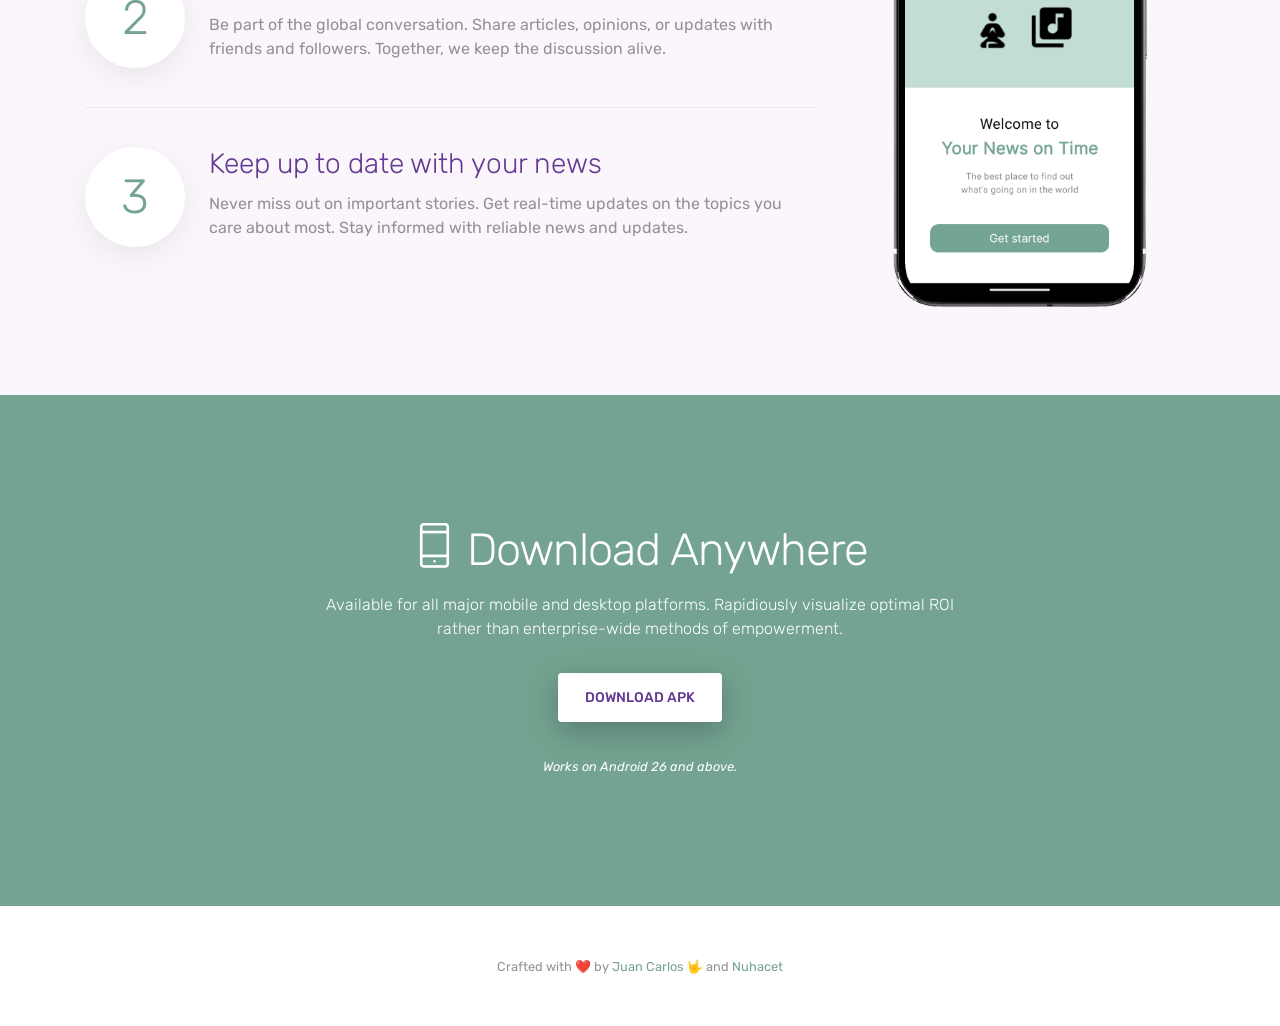
==== commit ff6fc236: "Update index.html to reflect new file paths after moving web assets to /docs" ====
--- a/index.html
+++ b/index.html
@@ -16,37 +16,37 @@
         content="HTML5, bootstrap, mobile, app, landing, android, responsive, download, free, news, kotlin" />
     <meta name="application-name" content="Your News On Time" />
 
-    <link rel="icon" href="./web/images/YourNewsOnTimeLogo.webp" type="image/webp" />
+    <link rel="icon" href="./docs/web/images/YourNewsOnTimeLogo.webp" type="image/webp" />
     <link rel="canonical" href="https://your-news-on-time.github.io/YourNewsonTime/" />
-    <link rel="preload" as="style" href="./web/css/bootstrap.min.css" />
-    <link rel="preload" as="style" href="./web/css/themify-icons.css" />
-    <link rel="preload" as="style" href="./web/css/owl.carousel.min.css" />
-    <link rel="preload" as="style" href="./web/css/style.css" />
-
-    <link rel="preload" as="script" href="./web/js/jquery-3.2.1.min.js" />
-    <link rel="preload" as="script" href="./web/js/bootstrap.bundle.min.js" />
-    <link rel="preload" as="script" href="./web/js/owl.carousel.min.js" />
-    <link rel="preload" as="script" href="./web/js/script.js" />
-
-    <link rel="preload" as="font" href="./web/fonts/themify.woff" />
-    <link rel="preload" as="font" href="./web/fonts/themify.ttf" />
-    <link rel="preload" as="font" href="./web/fonts/themify.eot" />
-    <link rel="preload" as="font" href="./web/fonts/themify.svg" />
-
-    <link rel="stylesheet" href="./web/css/bootstrap.min.css" />
-    <link rel="stylesheet" href="./web/css/themify-icons.css" />
-    <link rel="stylesheet" href="./web/css/owl.carousel.min.css" />
-    <link href="./web/css/style.css" rel="stylesheet" />
-
-    <link rel="preload" as="image" href="./web/images/iphonex.webp" />
-    <link rel="preload" as="image" href="./web/images/YourNewsOnTimeNews.webp" />
+    <link rel="preload" as="style" href="./docs/web/css/bootstrap.min.css" />
+    <link rel="preload" as="style" href="./docs/web/css/themify-icons.css" />
+    <link rel="preload" as="style" href="./docs/web/css/owl.carousel.min.css" />
+    <link rel="preload" as="style" href="./docs/web/css/style.css" />
+
+    <link rel="preload" as="script" href="./docs/web/js/jquery-3.2.1.min.js" />
+    <link rel="preload" as="script" href="./docs/web/js/bootstrap.bundle.min.js" />
+    <link rel="preload" as="script" href="./docs/web/js/owl.carousel.min.js" />
+    <link rel="preload" as="script" href="./docs/web/js/script.js" />
+
+    <link rel="preload" as="font" href="./docs/web/fonts/themify.woff" />
+    <link rel="preload" as="font" href="./docs/web/fonts/themify.ttf" />
+    <link rel="preload" as="font" href="./docs/web/fonts/themify.eot" />
+    <link rel="preload" as="font" href="./docs/web/fonts/themify.svg" />
+
+    <link rel="stylesheet" href="./docs/web/css/bootstrap.min.css" />
+    <link rel="stylesheet" href="./docs/web/css/themify-icons.css" />
+    <link rel="stylesheet" href="./docs/web/css/owl.carousel.min.css" />
+    <link href="./docs/web/css/style.css" rel="stylesheet" />
+
+    <link rel="preload" as="image" href="./docs/web/images/iphonex.webp" />
+    <link rel="preload" as="image" href="./docs/web/images/YourNewsOnTimeNews.webp" />
 
     <link rel="dns-prefetch" href="//fonts.googleapis.com">
 
     <link href="https://fonts.googleapis.com/css?family=Rubik:300,400,500" rel="stylesheet" />
 
     <!-- Apple -->
-    <link rel="apple-touch-icon" sizes="180x180" href="./web/images/YourNewsOnTimeLogo.webp" />
+    <link rel="apple-touch-icon" sizes="180x180" href="./docs/web/images/YourNewsOnTimeLogo.webp" />
     <meta name="apple-mobile-web-app-title" content="Your News On Time" />
 
     <!-- Open Graph Tags -->
@@ -56,7 +56,7 @@
     <meta property="og:title" content="Your News On Time" />
     <meta property="og:description"
         content="Discover Your News on Time, the app that connects you to the information that matters most to you. Customize your experience, follow your favorite categories and receive the most relevant news in real time, all in a modern and intuitive interface." />
-    <meta property="og:image" content="./web/images/YourNewsOnTimeLogo.webp" />
+    <meta property="og:image" content="./docs/web/images/YourNewsOnTimeLogo.webp" />
     <meta property="og:site_name" content="Your News On Time" />
 
     <!-- Twitter Meta Tags -->
@@ -67,7 +67,7 @@
     <meta name="twitter:title" content="Your News On Time" />
     <meta name="twitter:description"
         content="Discover Your News on Time, the app that connects you to the information that matters most to you. Customize your experience, follow your favorite categories and receive the most relevant news in real time, all in a modern and intuitive interface." />
-    <meta name="twitter:image" content="./web/images/YourNewsOnTimeLogo.webp" />
+    <meta name="twitter:image" content="./docs/web/images/YourNewsOnTimeLogo.webp" />
     <meta name="twitter:site" content="@jcap_dev" />
 </head>
 
@@ -106,7 +106,7 @@
                 most to you. Customize your experience, follow your favorite categories and receive the most relevant
                 news in real time, all in a modern and intuitive interface. </p>
         </div>
-        <div class="img-holder mt-3"><img src="./web/images/YourNewsOnTimeNews.webp" alt="phone" class="img-fluid">
+        <div class="img-holder mt-3"><img src="./docs/web/images/YourNewsOnTimeNews.webp" alt="phone" class="img-fluid">
         </div>
     </header>
 
@@ -204,7 +204,7 @@
                     </ul>
                 </div>
                 <div class="col-md-4">
-                    <img src="./web/images/iphonex.webp" alt="iphone" class="img-fluid">
+                    <img src="./docs/web/images/iphonex.webp" alt="iphone" class="img-fluid">
                 </div>
 
             </div>
@@ -236,10 +236,10 @@
                 and <a href="https://github.com/nuhacet66">Nuhacet</a></small></p>
     </footer>
 
-    <script src="./web/js/jquery-3.2.1.min.js"></script>
-    <script src="./web/js/bootstrap.bundle.min.js"></script>
-    <script src="./web/js/owl.carousel.min.js"></script>
-    <script src="./web/js/script.js"></script>
+    <script src="./docs/web/js/jquery-3.2.1.min.js"></script>
+    <script src="./docs/web/js/bootstrap.bundle.min.js"></script>
+    <script src="./docs/web/js/owl.carousel.min.js"></script>
+    <script src="./docs/web/js/script.js"></script>
 </body>
 
 </html>
--- a/docs/web/css/themify-icons.css
+++ b/docs/web/css/themify-icons.css
@@ -0,0 +1,1451 @@
+@font-face {
+    font-family: 'themify';
+    src: url('../fonts/themify.eot?-fvbane');
+    src: url('../fonts/themify.eot?#iefix-fvbane') format('embedded-opentype'), url('../fonts/themify.woff?-fvbane') format('woff'), url('../fonts/themify.ttf?-fvbane') format('truetype'), url('../fonts/themify.svg?-fvbane#themify') format('svg');
+    font-weight: normal;
+    font-style: normal;
+}
+
+[class^="ti-"],
+[class*=" ti-"] {
+    font-family: 'themify';
+    speak: none;
+    font-style: normal;
+    font-weight: normal;
+    font-variant: normal;
+    text-transform: none;
+    line-height: 1;
+    /* Better Font Rendering =========== */
+    -webkit-font-smoothing: antialiased;
+    -moz-osx-font-smoothing: grayscale;
+}
+
+.ti-wand:before {
+    content: "\e600";
+}
+
+.ti-volume:before {
+    content: "\e601";
+}
+
+.ti-user:before {
+    content: "\e602";
+}
+
+.ti-unlock:before {
+    content: "\e603";
+}
+
+.ti-unlink:before {
+    content: "\e604";
+}
+
+.ti-trash:before {
+    content: "\e605";
+}
+
+.ti-thought:before {
+    content: "\e606";
+}
+
+.ti-target:before {
+    content: "\e607";
+}
+
+.ti-tag:before {
+    content: "\e608";
+}
+
+.ti-tablet:before {
+    content: "\e609";
+}
+
+.ti-star:before {
+    content: "\e60a";
+}
+
+.ti-spray:before {
+    content: "\e60b";
+}
+
+.ti-signal:before {
+    content: "\e60c";
+}
+
+.ti-shopping-cart:before {
+    content: "\e60d";
+}
+
+.ti-shopping-cart-full:before {
+    content: "\e60e";
+}
+
+.ti-settings:before {
+    content: "\e60f";
+}
+
+.ti-search:before {
+    content: "\e610";
+}
+
+.ti-zoom-in:before {
+    content: "\e611";
+}
+
+.ti-zoom-out:before {
+    content: "\e612";
+}
+
+.ti-cut:before {
+    content: "\e613";
+}
+
+.ti-ruler:before {
+    content: "\e614";
+}
+
+.ti-ruler-pencil:before {
+    content: "\e615";
+}
+
+.ti-ruler-alt:before {
+    content: "\e616";
+}
+
+.ti-bookmark:before {
+    content: "\e617";
+}
+
+.ti-bookmark-alt:before {
+    content: "\e618";
+}
+
+.ti-reload:before {
+    content: "\e619";
+}
+
+.ti-plus:before {
+    content: "\e61a";
+}
+
+.ti-pin:before {
+    content: "\e61b";
+}
+
+.ti-pencil:before {
+    content: "\e61c";
+}
+
+.ti-pencil-alt:before {
+    content: "\e61d";
+}
+
+.ti-paint-roller:before {
+    content: "\e61e";
+}
+
+.ti-paint-bucket:before {
+    content: "\e61f";
+}
+
+.ti-na:before {
+    content: "\e620";
+}
+
+.ti-mobile:before {
+    content: "\e621";
+}
+
+.ti-minus:before {
+    content: "\e622";
+}
+
+.ti-medall:before {
+    content: "\e623";
+}
+
+.ti-medall-alt:before {
+    content: "\e624";
+}
+
+.ti-marker:before {
+    content: "\e625";
+}
+
+.ti-marker-alt:before {
+    content: "\e626";
+}
+
+.ti-arrow-up:before {
+    content: "\e627";
+}
+
+.ti-arrow-right:before {
+    content: "\e628";
+}
+
+.ti-arrow-left:before {
+    content: "\e629";
+}
+
+.ti-arrow-down:before {
+    content: "\e62a";
+}
+
+.ti-lock:before {
+    content: "\e62b";
+}
+
+.ti-location-arrow:before {
+    content: "\e62c";
+}
+
+.ti-link:before {
+    content: "\e62d";
+}
+
+.ti-layout:before {
+    content: "\e62e";
+}
+
+.ti-layers:before {
+    content: "\e62f";
+}
+
+.ti-layers-alt:before {
+    content: "\e630";
+}
+
+.ti-key:before {
+    content: "\e631";
+}
+
+.ti-import:before {
+    content: "\e632";
+}
+
+.ti-image:before {
+    content: "\e633";
+}
+
+.ti-heart:before {
+    content: "\e634";
+}
+
+.ti-heart-broken:before {
+    content: "\e635";
+}
+
+.ti-hand-stop:before {
+    content: "\e636";
+}
+
+.ti-hand-open:before {
+    content: "\e637";
+}
+
+.ti-hand-drag:before {
+    content: "\e638";
+}
+
+.ti-folder:before {
+    content: "\e639";
+}
+
+.ti-flag:before {
+    content: "\e63a";
+}
+
+.ti-flag-alt:before {
+    content: "\e63b";
+}
+
+.ti-flag-alt-2:before {
+    content: "\e63c";
+}
+
+.ti-eye:before {
+    content: "\e63d";
+}
+
+.ti-export:before {
+    content: "\e63e";
+}
+
+.ti-exchange-vertical:before {
+    content: "\e63f";
+}
+
+.ti-desktop:before {
+    content: "\e640";
+}
+
+.ti-cup:before {
+    content: "\e641";
+}
+
+.ti-crown:before {
+    content: "\e642";
+}
+
+.ti-comments:before {
+    content: "\e643";
+}
+
+.ti-comment:before {
+    content: "\e644";
+}
+
+.ti-comment-alt:before {
+    content: "\e645";
+}
+
+.ti-close:before {
+    content: "\e646";
+}
+
+.ti-clip:before {
+    content: "\e647";
+}
+
+.ti-angle-up:before {
+    content: "\e648";
+}
+
+.ti-angle-right:before {
+    content: "\e649";
+}
+
+.ti-angle-left:before {
+    content: "\e64a";
+}
+
+.ti-angle-down:before {
+    content: "\e64b";
+}
+
+.ti-check:before {
+    content: "\e64c";
+}
+
+.ti-check-box:before {
+    content: "\e64d";
+}
+
+.ti-camera:before {
+    content: "\e64e";
+}
+
+.ti-announcement:before {
+    content: "\e64f";
+}
+
+.ti-brush:before {
+    content: "\e650";
+}
+
+.ti-briefcase:before {
+    content: "\e651";
+}
+
+.ti-bolt:before {
+    content: "\e652";
+}
+
+.ti-bolt-alt:before {
+    content: "\e653";
+}
+
+.ti-blackboard:before {
+    content: "\e654";
+}
+
+.ti-bag:before {
+    content: "\e655";
+}
+
+.ti-move:before {
+    content: "\e656";
+}
+
+.ti-arrows-vertical:before {
+    content: "\e657";
+}
+
+.ti-arrows-horizontal:before {
+    content: "\e658";
+}
+
+.ti-fullscreen:before {
+    content: "\e659";
+}
+
+.ti-arrow-top-right:before {
+    content: "\e65a";
+}
+
+.ti-arrow-top-left:before {
+    content: "\e65b";
+}
+
+.ti-arrow-circle-up:before {
+    content: "\e65c";
+}
+
+.ti-arrow-circle-right:before {
+    content: "\e65d";
+}
+
+.ti-arrow-circle-left:before {
+    content: "\e65e";
+}
+
+.ti-arrow-circle-down:before {
+    content: "\e65f";
+}
+
+.ti-angle-double-up:before {
+    content: "\e660";
+}
+
+.ti-angle-double-right:before {
+    content: "\e661";
+}
+
+.ti-angle-double-left:before {
+    content: "\e662";
+}
+
+.ti-angle-double-down:before {
+    content: "\e663";
+}
+
+.ti-zip:before {
+    content: "\e664";
+}
+
+.ti-world:before {
+    content: "\e665";
+}
+
+.ti-wheelchair:before {
+    content: "\e666";
+}
+
+.ti-view-list:before {
+    content: "\e667";
+}
+
+.ti-view-list-alt:before {
+    content: "\e668";
+}
+
+.ti-view-grid:before {
+    content: "\e669";
+}
+
+.ti-uppercase:before {
+    content: "\e66a";
+}
+
+.ti-upload:before {
+    content: "\e66b";
+}
+
+.ti-underline:before {
+    content: "\e66c";
+}
+
+.ti-truck:before {
+    content: "\e66d";
+}
+
+.ti-timer:before {
+    content: "\e66e";
+}
+
+.ti-ticket:before {
+    content: "\e66f";
+}
+
+.ti-thumb-up:before {
+    content: "\e670";
+}
+
+.ti-thumb-down:before {
+    content: "\e671";
+}
+
+.ti-text:before {
+    content: "\e672";
+}
+
+.ti-stats-up:before {
+    content: "\e673";
+}
+
+.ti-stats-down:before {
+    content: "\e674";
+}
+
+.ti-split-v:before {
+    content: "\e675";
+}
+
+.ti-split-h:before {
+    content: "\e676";
+}
+
+.ti-smallcap:before {
+    content: "\e677";
+}
+
+.ti-shine:before {
+    content: "\e678";
+}
+
+.ti-shift-right:before {
+    content: "\e679";
+}
+
+.ti-shift-left:before {
+    content: "\e67a";
+}
+
+.ti-shield:before {
+    content: "\e67b";
+}
+
+.ti-notepad:before {
+    content: "\e67c";
+}
+
+.ti-server:before {
+    content: "\e67d";
+}
+
+.ti-quote-right:before {
+    content: "\e67e";
+}
+
+.ti-quote-left:before {
+    content: "\e67f";
+}
+
+.ti-pulse:before {
+    content: "\e680";
+}
+
+.ti-printer:before {
+    content: "\e681";
+}
+
+.ti-power-off:before {
+    content: "\e682";
+}
+
+.ti-plug:before {
+    content: "\e683";
+}
+
+.ti-pie-chart:before {
+    content: "\e684";
+}
+
+.ti-paragraph:before {
+    content: "\e685";
+}
+
+.ti-panel:before {
+    content: "\e686";
+}
+
+.ti-package:before {
+    content: "\e687";
+}
+
+.ti-music:before {
+    content: "\e688";
+}
+
+.ti-music-alt:before {
+    content: "\e689";
+}
+
+.ti-mouse:before {
+    content: "\e68a";
+}
+
+.ti-mouse-alt:before {
+    content: "\e68b";
+}
+
+.ti-money:before {
+    content: "\e68c";
+}
+
+.ti-microphone:before {
+    content: "\e68d";
+}
+
+.ti-menu:before {
+    content: "\e68e";
+}
+
+.ti-menu-alt:before {
+    content: "\e68f";
+}
+
+.ti-map:before {
+    content: "\e690";
+}
+
+.ti-map-alt:before {
+    content: "\e691";
+}
+
+.ti-loop:before {
+    content: "\e692";
+}
+
+.ti-location-pin:before {
+    content: "\e693";
+}
+
+.ti-list:before {
+    content: "\e694";
+}
+
+.ti-light-bulb:before {
+    content: "\e695";
+}
+
+.ti-Italic:before {
+    content: "\e696";
+}
+
+.ti-info:before {
+    content: "\e697";
+}
+
+.ti-infinite:before {
+    content: "\e698";
+}
+
+.ti-id-badge:before {
+    content: "\e699";
+}
+
+.ti-hummer:before {
+    content: "\e69a";
+}
+
+.ti-home:before {
+    content: "\e69b";
+}
+
+.ti-help:before {
+    content: "\e69c";
+}
+
+.ti-headphone:before {
+    content: "\e69d";
+}
+
+.ti-harddrives:before {
+    content: "\e69e";
+}
+
+.ti-harddrive:before {
+    content: "\e69f";
+}
+
+.ti-gift:before {
+    content: "\e6a0";
+}
+
+.ti-game:before {
+    content: "\e6a1";
+}
+
+.ti-filter:before {
+    content: "\e6a2";
+}
+
+.ti-files:before {
+    content: "\e6a3";
+}
+
+.ti-file:before {
+    content: "\e6a4";
+}
+
+.ti-eraser:before {
+    content: "\e6a5";
+}
+
+.ti-envelope:before {
+    content: "\e6a6";
+}
+
+.ti-download:before {
+    content: "\e6a7";
+}
+
+.ti-direction:before {
+    content: "\e6a8";
+}
+
+.ti-direction-alt:before {
+    content: "\e6a9";
+}
+
+.ti-dashboard:before {
+    content: "\e6aa";
+}
+
+.ti-control-stop:before {
+    content: "\e6ab";
+}
+
+.ti-control-shuffle:before {
+    content: "\e6ac";
+}
+
+.ti-control-play:before {
+    content: "\e6ad";
+}
+
+.ti-control-pause:before {
+    content: "\e6ae";
+}
+
+.ti-control-forward:before {
+    content: "\e6af";
+}
+
+.ti-control-backward:before {
+    content: "\e6b0";
+}
+
+.ti-cloud:before {
+    content: "\e6b1";
+}
+
+.ti-cloud-up:before {
+    content: "\e6b2";
+}
+
+.ti-cloud-down:before {
+    content: "\e6b3";
+}
+
+.ti-clipboard:before {
+    content: "\e6b4";
+}
+
+.ti-car:before {
+    content: "\e6b5";
+}
+
+.ti-calendar:before {
+    content: "\e6b6";
+}
+
+.ti-book:before {
+    content: "\e6b7";
+}
+
+.ti-bell:before {
+    content: "\e6b8";
+}
+
+.ti-basketball:before {
+    content: "\e6b9";
+}
+
+.ti-bar-chart:before {
+    content: "\e6ba";
+}
+
+.ti-bar-chart-alt:before {
+    content: "\e6bb";
+}
+
+.ti-back-right:before {
+    content: "\e6bc";
+}
+
+.ti-back-left:before {
+    content: "\e6bd";
+}
+
+.ti-arrows-corner:before {
+    content: "\e6be";
+}
+
+.ti-archive:before {
+    content: "\e6bf";
+}
+
+.ti-anchor:before {
+    content: "\e6c0";
+}
+
+.ti-align-right:before {
+    content: "\e6c1";
+}
+
+.ti-align-left:before {
+    content: "\e6c2";
+}
+
+.ti-align-justify:before {
+    content: "\e6c3";
+}
+
+.ti-align-center:before {
+    content: "\e6c4";
+}
+
+.ti-alert:before {
+    content: "\e6c5";
+}
+
+.ti-alarm-clock:before {
+    content: "\e6c6";
+}
+
+.ti-agenda:before {
+    content: "\e6c7";
+}
+
+.ti-write:before {
+    content: "\e6c8";
+}
+
+.ti-window:before {
+    content: "\e6c9";
+}
+
+.ti-widgetized:before {
+    content: "\e6ca";
+}
+
+.ti-widget:before {
+    content: "\e6cb";
+}
+
+.ti-widget-alt:before {
+    content: "\e6cc";
+}
+
+.ti-wallet:before {
+    content: "\e6cd";
+}
+
+.ti-video-clapper:before {
+    content: "\e6ce";
+}
+
+.ti-video-camera:before {
+    content: "\e6cf";
+}
+
+.ti-vector:before {
+    content: "\e6d0";
+}
+
+.ti-themify-logo:before {
+    content: "\e6d1";
+}
+
+.ti-themify-favicon:before {
+    content: "\e6d2";
+}
+
+.ti-themify-favicon-alt:before {
+    content: "\e6d3";
+}
+
+.ti-support:before {
+    content: "\e6d4";
+}
+
+.ti-stamp:before {
+    content: "\e6d5";
+}
+
+.ti-split-v-alt:before {
+    content: "\e6d6";
+}
+
+.ti-slice:before {
+    content: "\e6d7";
+}
+
+.ti-shortcode:before {
+    content: "\e6d8";
+}
+
+.ti-shift-right-alt:before {
+    content: "\e6d9";
+}
+
+.ti-shift-left-alt:before {
+    content: "\e6da";
+}
+
+.ti-ruler-alt-2:before {
+    content: "\e6db";
+}
+
+.ti-receipt:before {
+    content: "\e6dc";
+}
+
+.ti-pin2:before {
+    content: "\e6dd";
+}
+
+.ti-pin-alt:before {
+    content: "\e6de";
+}
+
+.ti-pencil-alt2:before {
+    content: "\e6df";
+}
+
+.ti-palette:before {
+    content: "\e6e0";
+}
+
+.ti-more:before {
+    content: "\e6e1";
+}
+
+.ti-more-alt:before {
+    content: "\e6e2";
+}
+
+.ti-microphone-alt:before {
+    content: "\e6e3";
+}
+
+.ti-magnet:before {
+    content: "\e6e4";
+}
+
+.ti-line-double:before {
+    content: "\e6e5";
+}
+
+.ti-line-dotted:before {
+    content: "\e6e6";
+}
+
+.ti-line-dashed:before {
+    content: "\e6e7";
+}
+
+.ti-layout-width-full:before {
+    content: "\e6e8";
+}
+
+.ti-layout-width-default:before {
+    content: "\e6e9";
+}
+
+.ti-layout-width-default-alt:before {
+    content: "\e6ea";
+}
+
+.ti-layout-tab:before {
+    content: "\e6eb";
+}
+
+.ti-layout-tab-window:before {
+    content: "\e6ec";
+}
+
+.ti-layout-tab-v:before {
+    content: "\e6ed";
+}
+
+.ti-layout-tab-min:before {
+    content: "\e6ee";
+}
+
+.ti-layout-slider:before {
+    content: "\e6ef";
+}
+
+.ti-layout-slider-alt:before {
+    content: "\e6f0";
+}
+
+.ti-layout-sidebar-right:before {
+    content: "\e6f1";
+}
+
+.ti-layout-sidebar-none:before {
+    content: "\e6f2";
+}
+
+.ti-layout-sidebar-left:before {
+    content: "\e6f3";
+}
+
+.ti-layout-placeholder:before {
+    content: "\e6f4";
+}
+
+.ti-layout-menu:before {
+    content: "\e6f5";
+}
+
+.ti-layout-menu-v:before {
+    content: "\e6f6";
+}
+
+.ti-layout-menu-separated:before {
+    content: "\e6f7";
+}
+
+.ti-layout-menu-full:before {
+    content: "\e6f8";
+}
+
+.ti-layout-media-right-alt:before {
+    content: "\e6f9";
+}
+
+.ti-layout-media-right:before {
+    content: "\e6fa";
+}
+
+.ti-layout-media-overlay:before {
+    content: "\e6fb";
+}
+
+.ti-layout-media-overlay-alt:before {
+    content: "\e6fc";
+}
+
+.ti-layout-media-overlay-alt-2:before {
+    content: "\e6fd";
+}
+
+.ti-layout-media-left-alt:before {
+    content: "\e6fe";
+}
+
+.ti-layout-media-left:before {
+    content: "\e6ff";
+}
+
+.ti-layout-media-center-alt:before {
+    content: "\e700";
+}
+
+.ti-layout-media-center:before {
+    content: "\e701";
+}
+
+.ti-layout-list-thumb:before {
+    content: "\e702";
+}
+
+.ti-layout-list-thumb-alt:before {
+    content: "\e703";
+}
+
+.ti-layout-list-post:before {
+    content: "\e704";
+}
+
+.ti-layout-list-large-image:before {
+    content: "\e705";
+}
+
+.ti-layout-line-solid:before {
+    content: "\e706";
+}
+
+.ti-layout-grid4:before {
+    content: "\e707";
+}
+
+.ti-layout-grid3:before {
+    content: "\e708";
+}
+
+.ti-layout-grid2:before {
+    content: "\e709";
+}
+
+.ti-layout-grid2-thumb:before {
+    content: "\e70a";
+}
+
+.ti-layout-cta-right:before {
+    content: "\e70b";
+}
+
+.ti-layout-cta-left:before {
+    content: "\e70c";
+}
+
+.ti-layout-cta-center:before {
+    content: "\e70d";
+}
+
+.ti-layout-cta-btn-right:before {
+    content: "\e70e";
+}
+
+.ti-layout-cta-btn-left:before {
+    content: "\e70f";
+}
+
+.ti-layout-column4:before {
+    content: "\e710";
+}
+
+.ti-layout-column3:before {
+    content: "\e711";
+}
+
+.ti-layout-column2:before {
+    content: "\e712";
+}
+
+.ti-layout-accordion-separated:before {
+    content: "\e713";
+}
+
+.ti-layout-accordion-merged:before {
+    content: "\e714";
+}
+
+.ti-layout-accordion-list:before {
+    content: "\e715";
+}
+
+.ti-ink-pen:before {
+    content: "\e716";
+}
+
+.ti-info-alt:before {
+    content: "\e717";
+}
+
+.ti-help-alt:before {
+    content: "\e718";
+}
+
+.ti-headphone-alt:before {
+    content: "\e719";
+}
+
+.ti-hand-point-up:before {
+    content: "\e71a";
+}
+
+.ti-hand-point-right:before {
+    content: "\e71b";
+}
+
+.ti-hand-point-left:before {
+    content: "\e71c";
+}
+
+.ti-hand-point-down:before {
+    content: "\e71d";
+}
+
+.ti-gallery:before {
+    content: "\e71e";
+}
+
+.ti-face-smile:before {
+    content: "\e71f";
+}
+
+.ti-face-sad:before {
+    content: "\e720";
+}
+
+.ti-credit-card:before {
+    content: "\e721";
+}
+
+.ti-control-skip-forward:before {
+    content: "\e722";
+}
+
+.ti-control-skip-backward:before {
+    content: "\e723";
+}
+
+.ti-control-record:before {
+    content: "\e724";
+}
+
+.ti-control-eject:before {
+    content: "\e725";
+}
+
+.ti-comments-smiley:before {
+    content: "\e726";
+}
+
+.ti-brush-alt:before {
+    content: "\e727";
+}
+
+.ti-youtube:before {
+    content: "\e728";
+}
+
+.ti-vimeo:before {
+    content: "\e729";
+}
+
+.ti-twitter:before {
+    content: "\e72a";
+}
+
+.ti-time:before {
+    content: "\e72b";
+}
+
+.ti-tumblr:before {
+    content: "\e72c";
+}
+
+.ti-skype:before {
+    content: "\e72d";
+}
+
+.ti-share:before {
+    content: "\e72e";
+}
+
+.ti-share-alt:before {
+    content: "\e72f";
+}
+
+.ti-rocket:before {
+    content: "\e730";
+}
+
+.ti-pinterest:before {
+    content: "\e731";
+}
+
+.ti-new-window:before {
+    content: "\e732";
+}
+
+.ti-microsoft:before {
+    content: "\e733";
+}
+
+.ti-list-ol:before {
+    content: "\e734";
+}
+
+.ti-linkedin:before {
+    content: "\e735";
+}
+
+.ti-layout-sidebar-2:before {
+    content: "\e736";
+}
+
+.ti-layout-grid4-alt:before {
+    content: "\e737";
+}
+
+.ti-layout-grid3-alt:before {
+    content: "\e738";
+}
+
+.ti-layout-grid2-alt:before {
+    content: "\e739";
+}
+
+.ti-layout-column4-alt:before {
+    content: "\e73a";
+}
+
+.ti-layout-column3-alt:before {
+    content: "\e73b";
+}
+
+.ti-layout-column2-alt:before {
+    content: "\e73c";
+}
+
+.ti-instagram:before {
+    content: "\e73d";
+}
+
+.ti-google:before {
+    content: "\e73e";
+}
+
+.ti-github:before {
+    content: "\e73f";
+}
+
+.ti-flickr:before {
+    content: "\e740";
+}
+
+.ti-facebook:before {
+    content: "\e741";
+}
+
+.ti-dropbox:before {
+    content: "\e742";
+}
+
+.ti-dribbble:before {
+    content: "\e743";
+}
+
+.ti-apple:before {
+    content: "\e744";
+}
+
+.ti-android:before {
+    content: "\e745";
+}
+
+.ti-save:before {
+    content: "\e746";
+}
+
+.ti-save-alt:before {
+    content: "\e747";
+}
+
+.ti-yahoo:before {
+    content: "\e748";
+}
+
+.ti-wordpress:before {
+    content: "\e749";
+}
+
+.ti-vimeo-alt:before {
+    content: "\e74a";
+}
+
+.ti-twitter-alt:before {
+    content: "\e74b";
+}
+
+.ti-tumblr-alt:before {
+    content: "\e74c";
+}
+
+.ti-trello:before {
+    content: "\e74d";
+}
+
+.ti-stack-overflow:before {
+    content: "\e74e";
+}
+
+.ti-soundcloud:before {
+    content: "\e74f";
+}
+
+.ti-sharethis:before {
+    content: "\e750";
+}
+
+.ti-sharethis-alt:before {
+    content: "\e751";
+}
+
+.ti-reddit:before {
+    content: "\e752";
+}
+
+.ti-pinterest-alt:before {
+    content: "\e753";
+}
+
+.ti-microsoft-alt:before {
+    content: "\e754";
+}
+
+.ti-linux:before {
+    content: "\e755";
+}
+
+.ti-jsfiddle:before {
+    content: "\e756";
+}
+
+.ti-joomla:before {
+    content: "\e757";
+}
+
+.ti-html5:before {
+    content: "\e758";
+}
+
+.ti-flickr-alt:before {
+    content: "\e759";
+}
+
+.ti-email:before {
+    content: "\e75a";
+}
+
+.ti-drupal:before {
+    content: "\e75b";
+}
+
+.ti-dropbox-alt:before {
+    content: "\e75c";
+}
+
+.ti-css3:before {
+    content: "\e75d";
+}
+
+.ti-rss:before {
+    content: "\e75e";
+}
+
+.ti-rss-alt:before {
+    content: "\e75f";
+}
+
+.ti-lg {
+    font-size: 1.33333333em;
+    line-height: 0.75em;
+    vertical-align: -15%;
+}
+
+.ti-2x {
+    font-size: 2em;
+}
+
+.ti-3x {
+    font-size: 3em;
+}
+
+.ti-4x {
+    font-size: 4em;
+}
+
+.ti-5x {
+    font-size: 5em;
+}
--- a/docs/web/css/style.css
+++ b/docs/web/css/style.css
@@ -0,0 +1,627 @@
+@charset "UTF-8";
+
+body {
+	font-family: 'Rubik', sans-serif;
+	position: relative;
+}
+
+a {
+	color: #74a491;
+}
+
+a:hover,
+a:focus {
+	color: #d6619c;
+}
+
+h1 {
+	font-size: 60px;
+	font-weight: 300;
+	letter-spacing: -1px;
+	margin-bottom: 1.5rem;
+}
+
+h2 {
+	font-size: 45px;
+	font-weight: 300;
+	color: #633991;
+	letter-spacing: -1px;
+	margin-bottom: 1rem;
+}
+
+h3 {
+	color: #633991;
+	font-size: 33px;
+	font-weight: 500;
+}
+
+h4 {
+	font-size: 20px;
+	font-weight: 500;
+	color: #633991;
+}
+
+h5 {
+	font-size: 28px;
+	font-weight: 300;
+	color: #633991;
+	margin-bottom: 0.7rem;
+}
+
+p {
+	color: #959094;
+}
+
+p.lead {
+	color: #e38cb7;
+	margin-bottom: 2rem;
+}
+
+.text-primary {
+	color: #ffffff !important;
+}
+
+.light-font {
+	font-weight: 300;
+}
+
+.btn {
+	font-size: 12px;
+	font-weight: 400;
+	text-transform: uppercase;
+	padding: 0.375rem 1.35rem;
+	transition: all 0.3s ease;
+}
+
+.btn-outline-light:hover {
+	color: #74a491;
+}
+
+.btn-primary {
+	border-radius: 3px;
+	background-image: -moz-linear-gradient(122deg, #5e877aff 0%, #5e877aff 100%);
+	background-image: -webkit-linear-gradient(122deg, #74a491 0%, #74a491 100%);
+	background-image: -ms-linear-gradient(122deg, #74a491 0%, #74a491 100%);
+	background-image: linear-gradient(122deg, #74a491 0%, #74a491 100%);
+	box-shadow: 0px 9px 32px 0px rgba(0, 0, 0, 0.2);
+	font-weight: 500;
+	padding: 0.6rem 2rem;
+	border: 0;
+}
+
+.btn-primary:hover,
+.btn-primary:focus,
+.btn-primary:active,
+.btn-primary:not([disabled]):not(.disabled).active,
+.btn-primary:not([disabled]):not(.disabled):active,
+.show > .btn-primary.dropdown-toggle {
+	background-image: linear-gradient(122deg, 5e877AFF#74A491 0%, #5e877aff 100%);
+	box-shadow: 0px 9px 32px 0px rgba(0, 0, 0, 0.3);
+	color: #fff;
+}
+
+.btn-light {
+	border-radius: 3px;
+	background: #fff;
+	box-shadow: 0px 9px 32px 0px rgba(0, 0, 0, 0.26);
+	font-size: 14px;
+	font-weight: 500;
+	color: #633991;
+	margin: 0.5rem;
+	padding: 0.7rem 1.6rem;
+	line-height: 1.8;
+}
+
+.btn-group-lg > .btn,
+.btn-lg {
+	padding: 0.8rem 1rem;
+	font-size: 15px;
+}
+
+.light-bg {
+	background-color: #faf6fb;
+}
+
+.section {
+	padding: 80px 0;
+}
+
+.section-title {
+	text-align: center;
+	margin-bottom: 3rem;
+}
+
+.section-title small {
+	color: #998a9b;
+}
+
+@media (max-width: 767px) {
+	h1 {
+		font-size: 40px;
+	}
+	h2 {
+		font-size: 30px;
+	}
+}
+
+/* NAVBAR
+----------------------*/
+
+.nav-menu {
+	padding: 1rem 0;
+	transition: all 0.3s ease;
+}
+
+.nav-menu.is-scrolling,
+.nav-menu.menu-is-open {
+	background-color: rgb(74, 13, 143);
+	background: -moz-linear-gradient(135deg, #74a491 0%, #74a491 100%);
+	background: -webkit-linear-gradient(135deg, #74a491 0%, #74a491 100%);
+	background: linear-gradient(135deg, #74a491 0%, #74a491 100%);
+	-webkit-box-shadow: 0px 5px 23px 0px rgba(0, 0, 0, 0.1);
+	-moz-box-shadow: 0px 5px 23px 0px rgba(0, 0, 0, 0.1);
+	box-shadow: 0px 5px 23px 0px rgba(0, 0, 0, 0.1);
+}
+
+.nav-menu.is-scrolling {
+	padding: 0;
+}
+
+.navbar-nav .nav-link {
+	position: relative;
+}
+
+@media (min-width: 992px) {
+	.navbar-expand-lg .navbar-nav .nav-link {
+		padding-right: 1rem;
+		padding-left: 1rem;
+		font-size: 14px;
+	}
+	.navbar-nav > .nav-item > .nav-link.active:after {
+		content: '';
+		border-bottom: 2px solid #74a491;
+		left: 1rem;
+		right: 1rem;
+		bottom: 5px;
+		height: 1px;
+		position: absolute;
+	}
+}
+
+@media (max-width: 991px) {
+	.navbar-nav.is-scrolling {
+		padding-bottom: 1rem;
+	}
+	.navbar-nav .nav-item {
+		text-align: center;
+	}
+}
+
+/* HERO
+----------------------*/
+
+header {
+	padding: 100px 0 0;
+	text-align: center;
+	color: #fff;
+}
+
+.bg-gradient {
+	background-image: -moz-linear-gradient(135deg, #74a491 0%, #74a491 100%);
+	background-image: -webkit-linear-gradient(135deg, #74a491 0%, #74a491 100%);
+	background-image: -ms-linear-gradient(135deg, #74a491 0%, #74a491 100%);
+	background-image: linear-gradient(135deg, #74a491 0%, #74a491 100%);
+}
+
+.tagline {
+	font-size: 23px;
+	font-weight: 300;
+	color: #ffffff;
+	max-width: 800px;
+	margin: 0 auto;
+}
+
+.img-holder {
+	height: 0;
+	padding-bottom: 33%;
+	overflow: hidden;
+}
+
+@media (max-width: 1200px) {
+	.img-holder {
+		padding-bottom: 25%;
+	}
+}
+
+@media (max-width: 767px) {
+	.tagline {
+		font-size: 17px;
+	}
+	.img-holder {
+		padding-bottom: 100%;
+	}
+}
+
+.gradient-fill:before {
+	color: #74a491;
+	background: -moz-linear-gradient(top, #ffffff 0%, #74a491 100%);
+	background: -webkit-linear-gradient(top, #ffffff 0%, #74a491 100%);
+	background: linear-gradient(to bottom, #ffffff 0%, #ffffff 100%);
+	-webkit-background-clip: text;
+	background-clip: text;
+	-webkit-text-fill-color: transparent;
+}
+
+.card.features {
+	border: 0;
+	border-radius: 3px;
+	box-shadow: 0px 5px 7px 0px rgba(0, 0, 0, 0.04);
+	transition: all 0.3s ease;
+}
+
+@media (max-width: 991px) {
+	.card.features {
+		margin-bottom: 2rem;
+	}
+	[class^='col-']:last-child .card.features {
+		margin-bottom: 0;
+	}
+}
+
+.card.features:before {
+	content: '';
+	position: absolute;
+	width: 3px;
+	color: #ffffff;
+	background: -moz-linear-gradient(top, #ffffff 0%, #ffffff 100%);
+	background: -webkit-linear-gradient(top, #ffffff 0%, #ffffff 100%);
+	background: linear-gradient(to bottom, #ffffff 0%, #ffffff 100%);
+	top: 0;
+	bottom: 0;
+	left: 0;
+}
+
+.card-text {
+	font-size: 14px;
+}
+
+.card.features:hover {
+	transform: translateY(-3px);
+	-moz-box-shadow: 0px 5px 30px 0px rgba(0, 0, 0, 0.08);
+	-webkit-box-shadow: 0px 5px 30px 0px rgba(0, 0, 0, 0.08);
+	box-shadow: 0px 5px 30px 0px rgba(0, 0, 0, 0.08);
+}
+
+.box-icon {
+	box-shadow: 0px 0px 43px 0px #00000024;
+	padding: 10px;
+	width: 70px;
+	border-radius: 3px;
+	margin-bottom: 1.5rem;
+	background-color: #74a491;
+}
+
+.circle-icon {
+	box-shadow: 0px 9px 32px 0px #00000012;
+	padding: 10px;
+	width: 100px;
+	height: 100px;
+	border-radius: 50%;
+	margin-bottom: 1.5rem;
+	background-color: #fff;
+	color: #74a491;
+	font-size: 48px;
+	text-align: center;
+	line-height: 80px;
+	font-weight: 300;
+	transition: all 0.3s ease;
+}
+
+@media (max-width: 992px) {
+	.circle-icon {
+		width: 70px;
+		height: 70px;
+		font-size: 28px;
+		line-height: 50px;
+	}
+}
+
+.ui-steps li:hover .circle-icon {
+	background-image: -moz-linear-gradient(122deg, #74a491 0%, #74a491 100%);
+	background-image: -webkit-linear-gradient(122deg, #74a491 0%, #74a491 100%);
+	background-image: -ms-linear-gradient(122deg, #e6388e 0%, #74a491 100%);
+	background-image: linear-gradient(122deg, #74a491 0%, #74a491 100%);
+	box-shadow: 0px 9px 32px 0px rgba(0, 0, 0, 0.09);
+	color: #fff;
+}
+
+.ui-steps li {
+	padding: 15px 0;
+}
+
+.ui-steps li:not(:last-child) {
+	border-bottom: 1px solid #f8e3f0;
+}
+
+.perspective-phone {
+	position: relative;
+	z-index: -1;
+}
+
+@media (min-width: 992px) {
+	.perspective-phone {
+		margin-top: -150px;
+	}
+}
+
+/*  TABS
+----------------------*/
+
+.tab-content {
+	border-bottom-right-radius: 3px;
+	border-bottom-left-radius: 3px;
+	background-color: #fff;
+	box-shadow: 0px 5px 7px 0px rgba(0, 0, 0, 0.04);
+	padding: 3rem;
+}
+
+@media (max-width: 992px) {
+	.tab-content {
+		padding: 1.5rem;
+	}
+}
+
+.tab-content p {
+	line-height: 1.8;
+}
+
+.tab-content h2 {
+	margin-bottom: 0.5rem;
+}
+
+.nav-tabs {
+	border-bottom: 0;
+}
+
+.nav-tabs .nav-item .nav-link,
+.nav-tabs .nav-link:focus,
+.nav-tabs .nav-link:hover {
+	padding: 1rem 1rem;
+	border-color: #faf6fb #faf6fb #fff;
+	font-size: 19px;
+	color: #b5a4c8;
+	background: #f5eff7;
+}
+
+.nav-tabs .nav-link.active {
+	background: #fff;
+	border-top-width: 3px;
+	border-color: #74a491 #faf6fb #fff;
+	color: #74a491;
+}
+
+.owl-carousel .owl-item img.client-img {
+	width: 110px;
+	margin: 30px auto;
+	border-radius: 50%;
+	box-shadow: 0px 9px 32px 0px #00000012;
+}
+
+.testimonials-single {
+	text-align: center;
+	max-width: 80%;
+	margin: 0 auto;
+}
+
+.blockquote {
+	color: #7a767a;
+	font-weight: 300;
+}
+
+.owl-next.disabled,
+.owl-prev.disabled {
+	opacity: 0.5;
+}
+
+.owl-prev,
+.owl-next {
+	position: absolute;
+	top: 50%;
+	transform: translateY(-50%);
+}
+
+.owl-prev {
+	left: 0;
+}
+
+.owl-next {
+	right: 0;
+}
+
+.owl-theme .owl-nav.disabled + .owl-dots {
+	margin-top: 60px;
+}
+
+.owl-theme .owl-dots .owl-dot span {
+	background: #e7d9eb;
+	width: 35px;
+	height: 8px;
+	border-radius: 10px;
+	transition: all 0.3s ease-in;
+}
+
+.owl-theme .owl-dots .owl-dot:hover span {
+	background: #74a491;
+}
+
+.owl-theme .owl-dots .owl-dot.active span {
+	background: #74a491;
+	box-shadow: 0px 9px 32px 0px rgba(0, 0, 0, 0.07);
+}
+
+/*  IMAGE GALLERY
+----------------------*/
+
+.img-gallery .owl-item {
+	box-shadow: 0px 9px 32px 0px rgba(0, 0, 0, 0.07);
+	transform: scale(0.8);
+	transition: all 0.3s ease-in;
+}
+
+.img-gallery .owl-item.center {
+	transform: scale(1);
+}
+
+/*  PRICING
+----------------------*/
+
+@media (max-width: 992px) {
+	.card-deck {
+		-ms-flex-direction: column;
+		flex-direction: column;
+	}
+	.card-deck .card {
+		margin-bottom: 15px;
+	}
+}
+
+.card.pricing {
+	border: 1px solid #f1eef1;
+}
+
+.card.pricing.popular {
+	border-top-width: 3px;
+	border-color: #74a491 #faf6fb #fff;
+	box-shadow: 0px 12px 59px 0px rgba(36, 7, 31, 0.11);
+	color: #74a491;
+}
+
+.card.pricing .card-head {
+	text-align: center;
+	padding: 40px 0 20px;
+}
+
+.card.pricing .card-head .price {
+	display: block;
+	font-size: 45px;
+	font-weight: 300;
+	color: #74a491;
+}
+
+.card.pricing .card-head .price sub {
+	bottom: 0;
+	font-size: 55%;
+}
+
+.card.pricing .list-group-item {
+	border: 0;
+	text-align: center;
+	color: #959094;
+	padding: 1.05rem 1.25rem;
+}
+
+.card.pricing .list-group-item del {
+	color: #d9d3d8;
+}
+
+.card.pricing .card-body {
+	padding: 1.75rem;
+}
+
+.call-to-action {
+	text-align: center;
+	color: #74a491;
+	margin: 3rem 0;
+}
+
+.call-to-action .box-icon {
+	margin-left: auto;
+	margin-right: auto;
+	border-radius: 5px;
+	transform: scale(0.85);
+	margin-bottom: 2.5rem;
+}
+
+.call-to-action h2 {
+	color: #fff;
+}
+
+.call-to-action .tagline {
+	font-size: 16px;
+	font-weight: 300;
+	color: #ffffff;
+	max-width: 650px;
+	margin: 0 auto;
+}
+
+.btn-light img {
+	margin-right: 0.4rem;
+	vertical-align: text-bottom;
+}
+
+.social-icons {
+	text-align: right;
+}
+
+.social-icons a {
+	background-color: #fff;
+	box-shadow: 0px 0px 21px 0px rgba(0, 0, 0, 0.05);
+	width: 50px;
+	height: 50px;
+	display: inline-block;
+	text-align: center;
+	line-height: 50px;
+	margin: 0 0.3rem;
+	border-radius: 5px;
+	color: #74a491;
+	transition: all 0.3s ease;
+}
+
+.social-icons a:hover {
+	text-decoration: none;
+	color: #74a491;
+}
+
+@media (max-width: 991px) {
+	.social-icons {
+		text-align: center;
+		margin-top: 2rem;
+	}
+}
+
+.gh-shake {
+	display: inline-block;
+}
+
+.gh-shake span {
+	display: inline-block;
+	transition: transform 0.3s;
+}
+
+.gh-shake:hover span {
+	animation: shake 0.5s;
+}
+
+@keyframes shake {
+	0% {
+		transform: rotate(0deg);
+	}
+	10% {
+		transform: rotate(10deg);
+	}
+	20% {
+		transform: rotate(-10deg);
+	}
+	30% {
+		transform: rotate(10deg);
+	}
+	40% {
+		transform: rotate(-10deg);
+	}
+	50% {
+		transform: rotate(0deg);
+	}
+	100% {
+		transform: rotate(0deg);
+	}
+}
--- a/docs/web/css/themify-icons.css
+++ b/docs/web/css/themify-icons.css
@@ -0,0 +1,1451 @@
+@font-face {
+    font-family: 'themify';
+    src: url('../fonts/themify.eot?-fvbane');
+    src: url('../fonts/themify.eot?#iefix-fvbane') format('embedded-opentype'), url('../fonts/themify.woff?-fvbane') format('woff'), url('../fonts/themify.ttf?-fvbane') format('truetype'), url('../fonts/themify.svg?-fvbane#themify') format('svg');
+    font-weight: normal;
+    font-style: normal;
+}
+
+[class^="ti-"],
+[class*=" ti-"] {
+    font-family: 'themify';
+    speak: none;
+    font-style: normal;
+    font-weight: normal;
+    font-variant: normal;
+    text-transform: none;
+    line-height: 1;
+    /* Better Font Rendering =========== */
+    -webkit-font-smoothing: antialiased;
+    -moz-osx-font-smoothing: grayscale;
+}
+
+.ti-wand:before {
+    content: "\e600";
+}
+
+.ti-volume:before {
+    content: "\e601";
+}
+
+.ti-user:before {
+    content: "\e602";
+}
+
+.ti-unlock:before {
+    content: "\e603";
+}
+
+.ti-unlink:before {
+    content: "\e604";
+}
+
+.ti-trash:before {
+    content: "\e605";
+}
+
+.ti-thought:before {
+    content: "\e606";
+}
+
+.ti-target:before {
+    content: "\e607";
+}
+
+.ti-tag:before {
+    content: "\e608";
+}
+
+.ti-tablet:before {
+    content: "\e609";
+}
+
+.ti-star:before {
+    content: "\e60a";
+}
+
+.ti-spray:before {
+    content: "\e60b";
+}
+
+.ti-signal:before {
+    content: "\e60c";
+}
+
+.ti-shopping-cart:before {
+    content: "\e60d";
+}
+
+.ti-shopping-cart-full:before {
+    content: "\e60e";
+}
+
+.ti-settings:before {
+    content: "\e60f";
+}
+
+.ti-search:before {
+    content: "\e610";
+}
+
+.ti-zoom-in:before {
+    content: "\e611";
+}
+
+.ti-zoom-out:before {
+    content: "\e612";
+}
+
+.ti-cut:before {
+    content: "\e613";
+}
+
+.ti-ruler:before {
+    content: "\e614";
+}
+
+.ti-ruler-pencil:before {
+    content: "\e615";
+}
+
+.ti-ruler-alt:before {
+    content: "\e616";
+}
+
+.ti-bookmark:before {
+    content: "\e617";
+}
+
+.ti-bookmark-alt:before {
+    content: "\e618";
+}
+
+.ti-reload:before {
+    content: "\e619";
+}
+
+.ti-plus:before {
+    content: "\e61a";
+}
+
+.ti-pin:before {
+    content: "\e61b";
+}
+
+.ti-pencil:before {
+    content: "\e61c";
+}
+
+.ti-pencil-alt:before {
+    content: "\e61d";
+}
+
+.ti-paint-roller:before {
+    content: "\e61e";
+}
+
+.ti-paint-bucket:before {
+    content: "\e61f";
+}
+
+.ti-na:before {
+    content: "\e620";
+}
+
+.ti-mobile:before {
+    content: "\e621";
+}
+
+.ti-minus:before {
+    content: "\e622";
+}
+
+.ti-medall:before {
+    content: "\e623";
+}
+
+.ti-medall-alt:before {
+    content: "\e624";
+}
+
+.ti-marker:before {
+    content: "\e625";
+}
+
+.ti-marker-alt:before {
+    content: "\e626";
+}
+
+.ti-arrow-up:before {
+    content: "\e627";
+}
+
+.ti-arrow-right:before {
+    content: "\e628";
+}
+
+.ti-arrow-left:before {
+    content: "\e629";
+}
+
+.ti-arrow-down:before {
+    content: "\e62a";
+}
+
+.ti-lock:before {
+    content: "\e62b";
+}
+
+.ti-location-arrow:before {
+    content: "\e62c";
+}
+
+.ti-link:before {
+    content: "\e62d";
+}
+
+.ti-layout:before {
+    content: "\e62e";
+}
+
+.ti-layers:before {
+    content: "\e62f";
+}
+
+.ti-layers-alt:before {
+    content: "\e630";
+}
+
+.ti-key:before {
+    content: "\e631";
+}
+
+.ti-import:before {
+    content: "\e632";
+}
+
+.ti-image:before {
+    content: "\e633";
+}
+
+.ti-heart:before {
+    content: "\e634";
+}
+
+.ti-heart-broken:before {
+    content: "\e635";
+}
+
+.ti-hand-stop:before {
+    content: "\e636";
+}
+
+.ti-hand-open:before {
+    content: "\e637";
+}
+
+.ti-hand-drag:before {
+    content: "\e638";
+}
+
+.ti-folder:before {
+    content: "\e639";
+}
+
+.ti-flag:before {
+    content: "\e63a";
+}
+
+.ti-flag-alt:before {
+    content: "\e63b";
+}
+
+.ti-flag-alt-2:before {
+    content: "\e63c";
+}
+
+.ti-eye:before {
+    content: "\e63d";
+}
+
+.ti-export:before {
+    content: "\e63e";
+}
+
+.ti-exchange-vertical:before {
+    content: "\e63f";
+}
+
+.ti-desktop:before {
+    content: "\e640";
+}
+
+.ti-cup:before {
+    content: "\e641";
+}
+
+.ti-crown:before {
+    content: "\e642";
+}
+
+.ti-comments:before {
+    content: "\e643";
+}
+
+.ti-comment:before {
+    content: "\e644";
+}
+
+.ti-comment-alt:before {
+    content: "\e645";
+}
+
+.ti-close:before {
+    content: "\e646";
+}
+
+.ti-clip:before {
+    content: "\e647";
+}
+
+.ti-angle-up:before {
+    content: "\e648";
+}
+
+.ti-angle-right:before {
+    content: "\e649";
+}
+
+.ti-angle-left:before {
+    content: "\e64a";
+}
+
+.ti-angle-down:before {
+    content: "\e64b";
+}
+
+.ti-check:before {
+    content: "\e64c";
+}
+
+.ti-check-box:before {
+    content: "\e64d";
+}
+
+.ti-camera:before {
+    content: "\e64e";
+}
+
+.ti-announcement:before {
+    content: "\e64f";
+}
+
+.ti-brush:before {
+    content: "\e650";
+}
+
+.ti-briefcase:before {
+    content: "\e651";
+}
+
+.ti-bolt:before {
+    content: "\e652";
+}
+
+.ti-bolt-alt:before {
+    content: "\e653";
+}
+
+.ti-blackboard:before {
+    content: "\e654";
+}
+
+.ti-bag:before {
+    content: "\e655";
+}
+
+.ti-move:before {
+    content: "\e656";
+}
+
+.ti-arrows-vertical:before {
+    content: "\e657";
+}
+
+.ti-arrows-horizontal:before {
+    content: "\e658";
+}
+
+.ti-fullscreen:before {
+    content: "\e659";
+}
+
+.ti-arrow-top-right:before {
+    content: "\e65a";
+}
+
+.ti-arrow-top-left:before {
+    content: "\e65b";
+}
+
+.ti-arrow-circle-up:before {
+    content: "\e65c";
+}
+
+.ti-arrow-circle-right:before {
+    content: "\e65d";
+}
+
+.ti-arrow-circle-left:before {
+    content: "\e65e";
+}
+
+.ti-arrow-circle-down:before {
+    content: "\e65f";
+}
+
+.ti-angle-double-up:before {
+    content: "\e660";
+}
+
+.ti-angle-double-right:before {
+    content: "\e661";
+}
+
+.ti-angle-double-left:before {
+    content: "\e662";
+}
+
+.ti-angle-double-down:before {
+    content: "\e663";
+}
+
+.ti-zip:before {
+    content: "\e664";
+}
+
+.ti-world:before {
+    content: "\e665";
+}
+
+.ti-wheelchair:before {
+    content: "\e666";
+}
+
+.ti-view-list:before {
+    content: "\e667";
+}
+
+.ti-view-list-alt:before {
+    content: "\e668";
+}
+
+.ti-view-grid:before {
+    content: "\e669";
+}
+
+.ti-uppercase:before {
+    content: "\e66a";
+}
+
+.ti-upload:before {
+    content: "\e66b";
+}
+
+.ti-underline:before {
+    content: "\e66c";
+}
+
+.ti-truck:before {
+    content: "\e66d";
+}
+
+.ti-timer:before {
+    content: "\e66e";
+}
+
+.ti-ticket:before {
+    content: "\e66f";
+}
+
+.ti-thumb-up:before {
+    content: "\e670";
+}
+
+.ti-thumb-down:before {
+    content: "\e671";
+}
+
+.ti-text:before {
+    content: "\e672";
+}
+
+.ti-stats-up:before {
+    content: "\e673";
+}
+
+.ti-stats-down:before {
+    content: "\e674";
+}
+
+.ti-split-v:before {
+    content: "\e675";
+}
+
+.ti-split-h:before {
+    content: "\e676";
+}
+
+.ti-smallcap:before {
+    content: "\e677";
+}
+
+.ti-shine:before {
+    content: "\e678";
+}
+
+.ti-shift-right:before {
+    content: "\e679";
+}
+
+.ti-shift-left:before {
+    content: "\e67a";
+}
+
+.ti-shield:before {
+    content: "\e67b";
+}
+
+.ti-notepad:before {
+    content: "\e67c";
+}
+
+.ti-server:before {
+    content: "\e67d";
+}
+
+.ti-quote-right:before {
+    content: "\e67e";
+}
+
+.ti-quote-left:before {
+    content: "\e67f";
+}
+
+.ti-pulse:before {
+    content: "\e680";
+}
+
+.ti-printer:before {
+    content: "\e681";
+}
+
+.ti-power-off:before {
+    content: "\e682";
+}
+
+.ti-plug:before {
+    content: "\e683";
+}
+
+.ti-pie-chart:before {
+    content: "\e684";
+}
+
+.ti-paragraph:before {
+    content: "\e685";
+}
+
+.ti-panel:before {
+    content: "\e686";
+}
+
+.ti-package:before {
+    content: "\e687";
+}
+
+.ti-music:before {
+    content: "\e688";
+}
+
+.ti-music-alt:before {
+    content: "\e689";
+}
+
+.ti-mouse:before {
+    content: "\e68a";
+}
+
+.ti-mouse-alt:before {
+    content: "\e68b";
+}
+
+.ti-money:before {
+    content: "\e68c";
+}
+
+.ti-microphone:before {
+    content: "\e68d";
+}
+
+.ti-menu:before {
+    content: "\e68e";
+}
+
+.ti-menu-alt:before {
+    content: "\e68f";
+}
+
+.ti-map:before {
+    content: "\e690";
+}
+
+.ti-map-alt:before {
+    content: "\e691";
+}
+
+.ti-loop:before {
+    content: "\e692";
+}
+
+.ti-location-pin:before {
+    content: "\e693";
+}
+
+.ti-list:before {
+    content: "\e694";
+}
+
+.ti-light-bulb:before {
+    content: "\e695";
+}
+
+.ti-Italic:before {
+    content: "\e696";
+}
+
+.ti-info:before {
+    content: "\e697";
+}
+
+.ti-infinite:before {
+    content: "\e698";
+}
+
+.ti-id-badge:before {
+    content: "\e699";
+}
+
+.ti-hummer:before {
+    content: "\e69a";
+}
+
+.ti-home:before {
+    content: "\e69b";
+}
+
+.ti-help:before {
+    content: "\e69c";
+}
+
+.ti-headphone:before {
+    content: "\e69d";
+}
+
+.ti-harddrives:before {
+    content: "\e69e";
+}
+
+.ti-harddrive:before {
+    content: "\e69f";
+}
+
+.ti-gift:before {
+    content: "\e6a0";
+}
+
+.ti-game:before {
+    content: "\e6a1";
+}
+
+.ti-filter:before {
+    content: "\e6a2";
+}
+
+.ti-files:before {
+    content: "\e6a3";
+}
+
+.ti-file:before {
+    content: "\e6a4";
+}
+
+.ti-eraser:before {
+    content: "\e6a5";
+}
+
+.ti-envelope:before {
+    content: "\e6a6";
+}
+
+.ti-download:before {
+    content: "\e6a7";
+}
+
+.ti-direction:before {
+    content: "\e6a8";
+}
+
+.ti-direction-alt:before {
+    content: "\e6a9";
+}
+
+.ti-dashboard:before {
+    content: "\e6aa";
+}
+
+.ti-control-stop:before {
+    content: "\e6ab";
+}
+
+.ti-control-shuffle:before {
+    content: "\e6ac";
+}
+
+.ti-control-play:before {
+    content: "\e6ad";
+}
+
+.ti-control-pause:before {
+    content: "\e6ae";
+}
+
+.ti-control-forward:before {
+    content: "\e6af";
+}
+
+.ti-control-backward:before {
+    content: "\e6b0";
+}
+
+.ti-cloud:before {
+    content: "\e6b1";
+}
+
+.ti-cloud-up:before {
+    content: "\e6b2";
+}
+
+.ti-cloud-down:before {
+    content: "\e6b3";
+}
+
+.ti-clipboard:before {
+    content: "\e6b4";
+}
+
+.ti-car:before {
+    content: "\e6b5";
+}
+
+.ti-calendar:before {
+    content: "\e6b6";
+}
+
+.ti-book:before {
+    content: "\e6b7";
+}
+
+.ti-bell:before {
+    content: "\e6b8";
+}
+
+.ti-basketball:before {
+    content: "\e6b9";
+}
+
+.ti-bar-chart:before {
+    content: "\e6ba";
+}
+
+.ti-bar-chart-alt:before {
+    content: "\e6bb";
+}
+
+.ti-back-right:before {
+    content: "\e6bc";
+}
+
+.ti-back-left:before {
+    content: "\e6bd";
+}
+
+.ti-arrows-corner:before {
+    content: "\e6be";
+}
+
+.ti-archive:before {
+    content: "\e6bf";
+}
+
+.ti-anchor:before {
+    content: "\e6c0";
+}
+
+.ti-align-right:before {
+    content: "\e6c1";
+}
+
+.ti-align-left:before {
+    content: "\e6c2";
+}
+
+.ti-align-justify:before {
+    content: "\e6c3";
+}
+
+.ti-align-center:before {
+    content: "\e6c4";
+}
+
+.ti-alert:before {
+    content: "\e6c5";
+}
+
+.ti-alarm-clock:before {
+    content: "\e6c6";
+}
+
+.ti-agenda:before {
+    content: "\e6c7";
+}
+
+.ti-write:before {
+    content: "\e6c8";
+}
+
+.ti-window:before {
+    content: "\e6c9";
+}
+
+.ti-widgetized:before {
+    content: "\e6ca";
+}
+
+.ti-widget:before {
+    content: "\e6cb";
+}
+
+.ti-widget-alt:before {
+    content: "\e6cc";
+}
+
+.ti-wallet:before {
+    content: "\e6cd";
+}
+
+.ti-video-clapper:before {
+    content: "\e6ce";
+}
+
+.ti-video-camera:before {
+    content: "\e6cf";
+}
+
+.ti-vector:before {
+    content: "\e6d0";
+}
+
+.ti-themify-logo:before {
+    content: "\e6d1";
+}
+
+.ti-themify-favicon:before {
+    content: "\e6d2";
+}
+
+.ti-themify-favicon-alt:before {
+    content: "\e6d3";
+}
+
+.ti-support:before {
+    content: "\e6d4";
+}
+
+.ti-stamp:before {
+    content: "\e6d5";
+}
+
+.ti-split-v-alt:before {
+    content: "\e6d6";
+}
+
+.ti-slice:before {
+    content: "\e6d7";
+}
+
+.ti-shortcode:before {
+    content: "\e6d8";
+}
+
+.ti-shift-right-alt:before {
+    content: "\e6d9";
+}
+
+.ti-shift-left-alt:before {
+    content: "\e6da";
+}
+
+.ti-ruler-alt-2:before {
+    content: "\e6db";
+}
+
+.ti-receipt:before {
+    content: "\e6dc";
+}
+
+.ti-pin2:before {
+    content: "\e6dd";
+}
+
+.ti-pin-alt:before {
+    content: "\e6de";
+}
+
+.ti-pencil-alt2:before {
+    content: "\e6df";
+}
+
+.ti-palette:before {
+    content: "\e6e0";
+}
+
+.ti-more:before {
+    content: "\e6e1";
+}
+
+.ti-more-alt:before {
+    content: "\e6e2";
+}
+
+.ti-microphone-alt:before {
+    content: "\e6e3";
+}
+
+.ti-magnet:before {
+    content: "\e6e4";
+}
+
+.ti-line-double:before {
+    content: "\e6e5";
+}
+
+.ti-line-dotted:before {
+    content: "\e6e6";
+}
+
+.ti-line-dashed:before {
+    content: "\e6e7";
+}
+
+.ti-layout-width-full:before {
+    content: "\e6e8";
+}
+
+.ti-layout-width-default:before {
+    content: "\e6e9";
+}
+
+.ti-layout-width-default-alt:before {
+    content: "\e6ea";
+}
+
+.ti-layout-tab:before {
+    content: "\e6eb";
+}
+
+.ti-layout-tab-window:before {
+    content: "\e6ec";
+}
+
+.ti-layout-tab-v:before {
+    content: "\e6ed";
+}
+
+.ti-layout-tab-min:before {
+    content: "\e6ee";
+}
+
+.ti-layout-slider:before {
+    content: "\e6ef";
+}
+
+.ti-layout-slider-alt:before {
+    content: "\e6f0";
+}
+
+.ti-layout-sidebar-right:before {
+    content: "\e6f1";
+}
+
+.ti-layout-sidebar-none:before {
+    content: "\e6f2";
+}
+
+.ti-layout-sidebar-left:before {
+    content: "\e6f3";
+}
+
+.ti-layout-placeholder:before {
+    content: "\e6f4";
+}
+
+.ti-layout-menu:before {
+    content: "\e6f5";
+}
+
+.ti-layout-menu-v:before {
+    content: "\e6f6";
+}
+
+.ti-layout-menu-separated:before {
+    content: "\e6f7";
+}
+
+.ti-layout-menu-full:before {
+    content: "\e6f8";
+}
+
+.ti-layout-media-right-alt:before {
+    content: "\e6f9";
+}
+
+.ti-layout-media-right:before {
+    content: "\e6fa";
+}
+
+.ti-layout-media-overlay:before {
+    content: "\e6fb";
+}
+
+.ti-layout-media-overlay-alt:before {
+    content: "\e6fc";
+}
+
+.ti-layout-media-overlay-alt-2:before {
+    content: "\e6fd";
+}
+
+.ti-layout-media-left-alt:before {
+    content: "\e6fe";
+}
+
+.ti-layout-media-left:before {
+    content: "\e6ff";
+}
+
+.ti-layout-media-center-alt:before {
+    content: "\e700";
+}
+
+.ti-layout-media-center:before {
+    content: "\e701";
+}
+
+.ti-layout-list-thumb:before {
+    content: "\e702";
+}
+
+.ti-layout-list-thumb-alt:before {
+    content: "\e703";
+}
+
+.ti-layout-list-post:before {
+    content: "\e704";
+}
+
+.ti-layout-list-large-image:before {
+    content: "\e705";
+}
+
+.ti-layout-line-solid:before {
+    content: "\e706";
+}
+
+.ti-layout-grid4:before {
+    content: "\e707";
+}
+
+.ti-layout-grid3:before {
+    content: "\e708";
+}
+
+.ti-layout-grid2:before {
+    content: "\e709";
+}
+
+.ti-layout-grid2-thumb:before {
+    content: "\e70a";
+}
+
+.ti-layout-cta-right:before {
+    content: "\e70b";
+}
+
+.ti-layout-cta-left:before {
+    content: "\e70c";
+}
+
+.ti-layout-cta-center:before {
+    content: "\e70d";
+}
+
+.ti-layout-cta-btn-right:before {
+    content: "\e70e";
+}
+
+.ti-layout-cta-btn-left:before {
+    content: "\e70f";
+}
+
+.ti-layout-column4:before {
+    content: "\e710";
+}
+
+.ti-layout-column3:before {
+    content: "\e711";
+}
+
+.ti-layout-column2:before {
+    content: "\e712";
+}
+
+.ti-layout-accordion-separated:before {
+    content: "\e713";
+}
+
+.ti-layout-accordion-merged:before {
+    content: "\e714";
+}
+
+.ti-layout-accordion-list:before {
+    content: "\e715";
+}
+
+.ti-ink-pen:before {
+    content: "\e716";
+}
+
+.ti-info-alt:before {
+    content: "\e717";
+}
+
+.ti-help-alt:before {
+    content: "\e718";
+}
+
+.ti-headphone-alt:before {
+    content: "\e719";
+}
+
+.ti-hand-point-up:before {
+    content: "\e71a";
+}
+
+.ti-hand-point-right:before {
+    content: "\e71b";
+}
+
+.ti-hand-point-left:before {
+    content: "\e71c";
+}
+
+.ti-hand-point-down:before {
+    content: "\e71d";
+}
+
+.ti-gallery:before {
+    content: "\e71e";
+}
+
+.ti-face-smile:before {
+    content: "\e71f";
+}
+
+.ti-face-sad:before {
+    content: "\e720";
+}
+
+.ti-credit-card:before {
+    content: "\e721";
+}
+
+.ti-control-skip-forward:before {
+    content: "\e722";
+}
+
+.ti-control-skip-backward:before {
+    content: "\e723";
+}
+
+.ti-control-record:before {
+    content: "\e724";
+}
+
+.ti-control-eject:before {
+    content: "\e725";
+}
+
+.ti-comments-smiley:before {
+    content: "\e726";
+}
+
+.ti-brush-alt:before {
+    content: "\e727";
+}
+
+.ti-youtube:before {
+    content: "\e728";
+}
+
+.ti-vimeo:before {
+    content: "\e729";
+}
+
+.ti-twitter:before {
+    content: "\e72a";
+}
+
+.ti-time:before {
+    content: "\e72b";
+}
+
+.ti-tumblr:before {
+    content: "\e72c";
+}
+
+.ti-skype:before {
+    content: "\e72d";
+}
+
+.ti-share:before {
+    content: "\e72e";
+}
+
+.ti-share-alt:before {
+    content: "\e72f";
+}
+
+.ti-rocket:before {
+    content: "\e730";
+}
+
+.ti-pinterest:before {
+    content: "\e731";
+}
+
+.ti-new-window:before {
+    content: "\e732";
+}
+
+.ti-microsoft:before {
+    content: "\e733";
+}
+
+.ti-list-ol:before {
+    content: "\e734";
+}
+
+.ti-linkedin:before {
+    content: "\e735";
+}
+
+.ti-layout-sidebar-2:before {
+    content: "\e736";
+}
+
+.ti-layout-grid4-alt:before {
+    content: "\e737";
+}
+
+.ti-layout-grid3-alt:before {
+    content: "\e738";
+}
+
+.ti-layout-grid2-alt:before {
+    content: "\e739";
+}
+
+.ti-layout-column4-alt:before {
+    content: "\e73a";
+}
+
+.ti-layout-column3-alt:before {
+    content: "\e73b";
+}
+
+.ti-layout-column2-alt:before {
+    content: "\e73c";
+}
+
+.ti-instagram:before {
+    content: "\e73d";
+}
+
+.ti-google:before {
+    content: "\e73e";
+}
+
+.ti-github:before {
+    content: "\e73f";
+}
+
+.ti-flickr:before {
+    content: "\e740";
+}
+
+.ti-facebook:before {
+    content: "\e741";
+}
+
+.ti-dropbox:before {
+    content: "\e742";
+}
+
+.ti-dribbble:before {
+    content: "\e743";
+}
+
+.ti-apple:before {
+    content: "\e744";
+}
+
+.ti-android:before {
+    content: "\e745";
+}
+
+.ti-save:before {
+    content: "\e746";
+}
+
+.ti-save-alt:before {
+    content: "\e747";
+}
+
+.ti-yahoo:before {
+    content: "\e748";
+}
+
+.ti-wordpress:before {
+    content: "\e749";
+}
+
+.ti-vimeo-alt:before {
+    content: "\e74a";
+}
+
+.ti-twitter-alt:before {
+    content: "\e74b";
+}
+
+.ti-tumblr-alt:before {
+    content: "\e74c";
+}
+
+.ti-trello:before {
+    content: "\e74d";
+}
+
+.ti-stack-overflow:before {
+    content: "\e74e";
+}
+
+.ti-soundcloud:before {
+    content: "\e74f";
+}
+
+.ti-sharethis:before {
+    content: "\e750";
+}
+
+.ti-sharethis-alt:before {
+    content: "\e751";
+}
+
+.ti-reddit:before {
+    content: "\e752";
+}
+
+.ti-pinterest-alt:before {
+    content: "\e753";
+}
+
+.ti-microsoft-alt:before {
+    content: "\e754";
+}
+
+.ti-linux:before {
+    content: "\e755";
+}
+
+.ti-jsfiddle:before {
+    content: "\e756";
+}
+
+.ti-joomla:before {
+    content: "\e757";
+}
+
+.ti-html5:before {
+    content: "\e758";
+}
+
+.ti-flickr-alt:before {
+    content: "\e759";
+}
+
+.ti-email:before {
+    content: "\e75a";
+}
+
+.ti-drupal:before {
+    content: "\e75b";
+}
+
+.ti-dropbox-alt:before {
+    content: "\e75c";
+}
+
+.ti-css3:before {
+    content: "\e75d";
+}
+
+.ti-rss:before {
+    content: "\e75e";
+}
+
+.ti-rss-alt:before {
+    content: "\e75f";
+}
+
+.ti-lg {
+    font-size: 1.33333333em;
+    line-height: 0.75em;
+    vertical-align: -15%;
+}
+
+.ti-2x {
+    font-size: 2em;
+}
+
+.ti-3x {
+    font-size: 3em;
+}
+
+.ti-4x {
+    font-size: 4em;
+}
+
+.ti-5x {
+    font-size: 5em;
+}
--- a/docs/web/css/style.css
+++ b/docs/web/css/style.css
@@ -0,0 +1,627 @@
+@charset "UTF-8";
+
+body {
+	font-family: 'Rubik', sans-serif;
+	position: relative;
+}
+
+a {
+	color: #74a491;
+}
+
+a:hover,
+a:focus {
+	color: #d6619c;
+}
+
+h1 {
+	font-size: 60px;
+	font-weight: 300;
+	letter-spacing: -1px;
+	margin-bottom: 1.5rem;
+}
+
+h2 {
+	font-size: 45px;
+	font-weight: 300;
+	color: #633991;
+	letter-spacing: -1px;
+	margin-bottom: 1rem;
+}
+
+h3 {
+	color: #633991;
+	font-size: 33px;
+	font-weight: 500;
+}
+
+h4 {
+	font-size: 20px;
+	font-weight: 500;
+	color: #633991;
+}
+
+h5 {
+	font-size: 28px;
+	font-weight: 300;
+	color: #633991;
+	margin-bottom: 0.7rem;
+}
+
+p {
+	color: #959094;
+}
+
+p.lead {
+	color: #e38cb7;
+	margin-bottom: 2rem;
+}
+
+.text-primary {
+	color: #ffffff !important;
+}
+
+.light-font {
+	font-weight: 300;
+}
+
+.btn {
+	font-size: 12px;
+	font-weight: 400;
+	text-transform: uppercase;
+	padding: 0.375rem 1.35rem;
+	transition: all 0.3s ease;
+}
+
+.btn-outline-light:hover {
+	color: #74a491;
+}
+
+.btn-primary {
+	border-radius: 3px;
+	background-image: -moz-linear-gradient(122deg, #5e877aff 0%, #5e877aff 100%);
+	background-image: -webkit-linear-gradient(122deg, #74a491 0%, #74a491 100%);
+	background-image: -ms-linear-gradient(122deg, #74a491 0%, #74a491 100%);
+	background-image: linear-gradient(122deg, #74a491 0%, #74a491 100%);
+	box-shadow: 0px 9px 32px 0px rgba(0, 0, 0, 0.2);
+	font-weight: 500;
+	padding: 0.6rem 2rem;
+	border: 0;
+}
+
+.btn-primary:hover,
+.btn-primary:focus,
+.btn-primary:active,
+.btn-primary:not([disabled]):not(.disabled).active,
+.btn-primary:not([disabled]):not(.disabled):active,
+.show > .btn-primary.dropdown-toggle {
+	background-image: linear-gradient(122deg, 5e877AFF#74A491 0%, #5e877aff 100%);
+	box-shadow: 0px 9px 32px 0px rgba(0, 0, 0, 0.3);
+	color: #fff;
+}
+
+.btn-light {
+	border-radius: 3px;
+	background: #fff;
+	box-shadow: 0px 9px 32px 0px rgba(0, 0, 0, 0.26);
+	font-size: 14px;
+	font-weight: 500;
+	color: #633991;
+	margin: 0.5rem;
+	padding: 0.7rem 1.6rem;
+	line-height: 1.8;
+}
+
+.btn-group-lg > .btn,
+.btn-lg {
+	padding: 0.8rem 1rem;
+	font-size: 15px;
+}
+
+.light-bg {
+	background-color: #faf6fb;
+}
+
+.section {
+	padding: 80px 0;
+}
+
+.section-title {
+	text-align: center;
+	margin-bottom: 3rem;
+}
+
+.section-title small {
+	color: #998a9b;
+}
+
+@media (max-width: 767px) {
+	h1 {
+		font-size: 40px;
+	}
+	h2 {
+		font-size: 30px;
+	}
+}
+
+/* NAVBAR
+----------------------*/
+
+.nav-menu {
+	padding: 1rem 0;
+	transition: all 0.3s ease;
+}
+
+.nav-menu.is-scrolling,
+.nav-menu.menu-is-open {
+	background-color: rgb(74, 13, 143);
+	background: -moz-linear-gradient(135deg, #74a491 0%, #74a491 100%);
+	background: -webkit-linear-gradient(135deg, #74a491 0%, #74a491 100%);
+	background: linear-gradient(135deg, #74a491 0%, #74a491 100%);
+	-webkit-box-shadow: 0px 5px 23px 0px rgba(0, 0, 0, 0.1);
+	-moz-box-shadow: 0px 5px 23px 0px rgba(0, 0, 0, 0.1);
+	box-shadow: 0px 5px 23px 0px rgba(0, 0, 0, 0.1);
+}
+
+.nav-menu.is-scrolling {
+	padding: 0;
+}
+
+.navbar-nav .nav-link {
+	position: relative;
+}
+
+@media (min-width: 992px) {
+	.navbar-expand-lg .navbar-nav .nav-link {
+		padding-right: 1rem;
+		padding-left: 1rem;
+		font-size: 14px;
+	}
+	.navbar-nav > .nav-item > .nav-link.active:after {
+		content: '';
+		border-bottom: 2px solid #74a491;
+		left: 1rem;
+		right: 1rem;
+		bottom: 5px;
+		height: 1px;
+		position: absolute;
+	}
+}
+
+@media (max-width: 991px) {
+	.navbar-nav.is-scrolling {
+		padding-bottom: 1rem;
+	}
+	.navbar-nav .nav-item {
+		text-align: center;
+	}
+}
+
+/* HERO
+----------------------*/
+
+header {
+	padding: 100px 0 0;
+	text-align: center;
+	color: #fff;
+}
+
+.bg-gradient {
+	background-image: -moz-linear-gradient(135deg, #74a491 0%, #74a491 100%);
+	background-image: -webkit-linear-gradient(135deg, #74a491 0%, #74a491 100%);
+	background-image: -ms-linear-gradient(135deg, #74a491 0%, #74a491 100%);
+	background-image: linear-gradient(135deg, #74a491 0%, #74a491 100%);
+}
+
+.tagline {
+	font-size: 23px;
+	font-weight: 300;
+	color: #ffffff;
+	max-width: 800px;
+	margin: 0 auto;
+}
+
+.img-holder {
+	height: 0;
+	padding-bottom: 33%;
+	overflow: hidden;
+}
+
+@media (max-width: 1200px) {
+	.img-holder {
+		padding-bottom: 25%;
+	}
+}
+
+@media (max-width: 767px) {
+	.tagline {
+		font-size: 17px;
+	}
+	.img-holder {
+		padding-bottom: 100%;
+	}
+}
+
+.gradient-fill:before {
+	color: #74a491;
+	background: -moz-linear-gradient(top, #ffffff 0%, #74a491 100%);
+	background: -webkit-linear-gradient(top, #ffffff 0%, #74a491 100%);
+	background: linear-gradient(to bottom, #ffffff 0%, #ffffff 100%);
+	-webkit-background-clip: text;
+	background-clip: text;
+	-webkit-text-fill-color: transparent;
+}
+
+.card.features {
+	border: 0;
+	border-radius: 3px;
+	box-shadow: 0px 5px 7px 0px rgba(0, 0, 0, 0.04);
+	transition: all 0.3s ease;
+}
+
+@media (max-width: 991px) {
+	.card.features {
+		margin-bottom: 2rem;
+	}
+	[class^='col-']:last-child .card.features {
+		margin-bottom: 0;
+	}
+}
+
+.card.features:before {
+	content: '';
+	position: absolute;
+	width: 3px;
+	color: #ffffff;
+	background: -moz-linear-gradient(top, #ffffff 0%, #ffffff 100%);
+	background: -webkit-linear-gradient(top, #ffffff 0%, #ffffff 100%);
+	background: linear-gradient(to bottom, #ffffff 0%, #ffffff 100%);
+	top: 0;
+	bottom: 0;
+	left: 0;
+}
+
+.card-text {
+	font-size: 14px;
+}
+
+.card.features:hover {
+	transform: translateY(-3px);
+	-moz-box-shadow: 0px 5px 30px 0px rgba(0, 0, 0, 0.08);
+	-webkit-box-shadow: 0px 5px 30px 0px rgba(0, 0, 0, 0.08);
+	box-shadow: 0px 5px 30px 0px rgba(0, 0, 0, 0.08);
+}
+
+.box-icon {
+	box-shadow: 0px 0px 43px 0px #00000024;
+	padding: 10px;
+	width: 70px;
+	border-radius: 3px;
+	margin-bottom: 1.5rem;
+	background-color: #74a491;
+}
+
+.circle-icon {
+	box-shadow: 0px 9px 32px 0px #00000012;
+	padding: 10px;
+	width: 100px;
+	height: 100px;
+	border-radius: 50%;
+	margin-bottom: 1.5rem;
+	background-color: #fff;
+	color: #74a491;
+	font-size: 48px;
+	text-align: center;
+	line-height: 80px;
+	font-weight: 300;
+	transition: all 0.3s ease;
+}
+
+@media (max-width: 992px) {
+	.circle-icon {
+		width: 70px;
+		height: 70px;
+		font-size: 28px;
+		line-height: 50px;
+	}
+}
+
+.ui-steps li:hover .circle-icon {
+	background-image: -moz-linear-gradient(122deg, #74a491 0%, #74a491 100%);
+	background-image: -webkit-linear-gradient(122deg, #74a491 0%, #74a491 100%);
+	background-image: -ms-linear-gradient(122deg, #e6388e 0%, #74a491 100%);
+	background-image: linear-gradient(122deg, #74a491 0%, #74a491 100%);
+	box-shadow: 0px 9px 32px 0px rgba(0, 0, 0, 0.09);
+	color: #fff;
+}
+
+.ui-steps li {
+	padding: 15px 0;
+}
+
+.ui-steps li:not(:last-child) {
+	border-bottom: 1px solid #f8e3f0;
+}
+
+.perspective-phone {
+	position: relative;
+	z-index: -1;
+}
+
+@media (min-width: 992px) {
+	.perspective-phone {
+		margin-top: -150px;
+	}
+}
+
+/*  TABS
+----------------------*/
+
+.tab-content {
+	border-bottom-right-radius: 3px;
+	border-bottom-left-radius: 3px;
+	background-color: #fff;
+	box-shadow: 0px 5px 7px 0px rgba(0, 0, 0, 0.04);
+	padding: 3rem;
+}
+
+@media (max-width: 992px) {
+	.tab-content {
+		padding: 1.5rem;
+	}
+}
+
+.tab-content p {
+	line-height: 1.8;
+}
+
+.tab-content h2 {
+	margin-bottom: 0.5rem;
+}
+
+.nav-tabs {
+	border-bottom: 0;
+}
+
+.nav-tabs .nav-item .nav-link,
+.nav-tabs .nav-link:focus,
+.nav-tabs .nav-link:hover {
+	padding: 1rem 1rem;
+	border-color: #faf6fb #faf6fb #fff;
+	font-size: 19px;
+	color: #b5a4c8;
+	background: #f5eff7;
+}
+
+.nav-tabs .nav-link.active {
+	background: #fff;
+	border-top-width: 3px;
+	border-color: #74a491 #faf6fb #fff;
+	color: #74a491;
+}
+
+.owl-carousel .owl-item img.client-img {
+	width: 110px;
+	margin: 30px auto;
+	border-radius: 50%;
+	box-shadow: 0px 9px 32px 0px #00000012;
+}
+
+.testimonials-single {
+	text-align: center;
+	max-width: 80%;
+	margin: 0 auto;
+}
+
+.blockquote {
+	color: #7a767a;
+	font-weight: 300;
+}
+
+.owl-next.disabled,
+.owl-prev.disabled {
+	opacity: 0.5;
+}
+
+.owl-prev,
+.owl-next {
+	position: absolute;
+	top: 50%;
+	transform: translateY(-50%);
+}
+
+.owl-prev {
+	left: 0;
+}
+
+.owl-next {
+	right: 0;
+}
+
+.owl-theme .owl-nav.disabled + .owl-dots {
+	margin-top: 60px;
+}
+
+.owl-theme .owl-dots .owl-dot span {
+	background: #e7d9eb;
+	width: 35px;
+	height: 8px;
+	border-radius: 10px;
+	transition: all 0.3s ease-in;
+}
+
+.owl-theme .owl-dots .owl-dot:hover span {
+	background: #74a491;
+}
+
+.owl-theme .owl-dots .owl-dot.active span {
+	background: #74a491;
+	box-shadow: 0px 9px 32px 0px rgba(0, 0, 0, 0.07);
+}
+
+/*  IMAGE GALLERY
+----------------------*/
+
+.img-gallery .owl-item {
+	box-shadow: 0px 9px 32px 0px rgba(0, 0, 0, 0.07);
+	transform: scale(0.8);
+	transition: all 0.3s ease-in;
+}
+
+.img-gallery .owl-item.center {
+	transform: scale(1);
+}
+
+/*  PRICING
+----------------------*/
+
+@media (max-width: 992px) {
+	.card-deck {
+		-ms-flex-direction: column;
+		flex-direction: column;
+	}
+	.card-deck .card {
+		margin-bottom: 15px;
+	}
+}
+
+.card.pricing {
+	border: 1px solid #f1eef1;
+}
+
+.card.pricing.popular {
+	border-top-width: 3px;
+	border-color: #74a491 #faf6fb #fff;
+	box-shadow: 0px 12px 59px 0px rgba(36, 7, 31, 0.11);
+	color: #74a491;
+}
+
+.card.pricing .card-head {
+	text-align: center;
+	padding: 40px 0 20px;
+}
+
+.card.pricing .card-head .price {
+	display: block;
+	font-size: 45px;
+	font-weight: 300;
+	color: #74a491;
+}
+
+.card.pricing .card-head .price sub {
+	bottom: 0;
+	font-size: 55%;
+}
+
+.card.pricing .list-group-item {
+	border: 0;
+	text-align: center;
+	color: #959094;
+	padding: 1.05rem 1.25rem;
+}
+
+.card.pricing .list-group-item del {
+	color: #d9d3d8;
+}
+
+.card.pricing .card-body {
+	padding: 1.75rem;
+}
+
+.call-to-action {
+	text-align: center;
+	color: #74a491;
+	margin: 3rem 0;
+}
+
+.call-to-action .box-icon {
+	margin-left: auto;
+	margin-right: auto;
+	border-radius: 5px;
+	transform: scale(0.85);
+	margin-bottom: 2.5rem;
+}
+
+.call-to-action h2 {
+	color: #fff;
+}
+
+.call-to-action .tagline {
+	font-size: 16px;
+	font-weight: 300;
+	color: #ffffff;
+	max-width: 650px;
+	margin: 0 auto;
+}
+
+.btn-light img {
+	margin-right: 0.4rem;
+	vertical-align: text-bottom;
+}
+
+.social-icons {
+	text-align: right;
+}
+
+.social-icons a {
+	background-color: #fff;
+	box-shadow: 0px 0px 21px 0px rgba(0, 0, 0, 0.05);
+	width: 50px;
+	height: 50px;
+	display: inline-block;
+	text-align: center;
+	line-height: 50px;
+	margin: 0 0.3rem;
+	border-radius: 5px;
+	color: #74a491;
+	transition: all 0.3s ease;
+}
+
+.social-icons a:hover {
+	text-decoration: none;
+	color: #74a491;
+}
+
+@media (max-width: 991px) {
+	.social-icons {
+		text-align: center;
+		margin-top: 2rem;
+	}
+}
+
+.gh-shake {
+	display: inline-block;
+}
+
+.gh-shake span {
+	display: inline-block;
+	transition: transform 0.3s;
+}
+
+.gh-shake:hover span {
+	animation: shake 0.5s;
+}
+
+@keyframes shake {
+	0% {
+		transform: rotate(0deg);
+	}
+	10% {
+		transform: rotate(10deg);
+	}
+	20% {
+		transform: rotate(-10deg);
+	}
+	30% {
+		transform: rotate(10deg);
+	}
+	40% {
+		transform: rotate(-10deg);
+	}
+	50% {
+		transform: rotate(0deg);
+	}
+	100% {
+		transform: rotate(0deg);
+	}
+}
